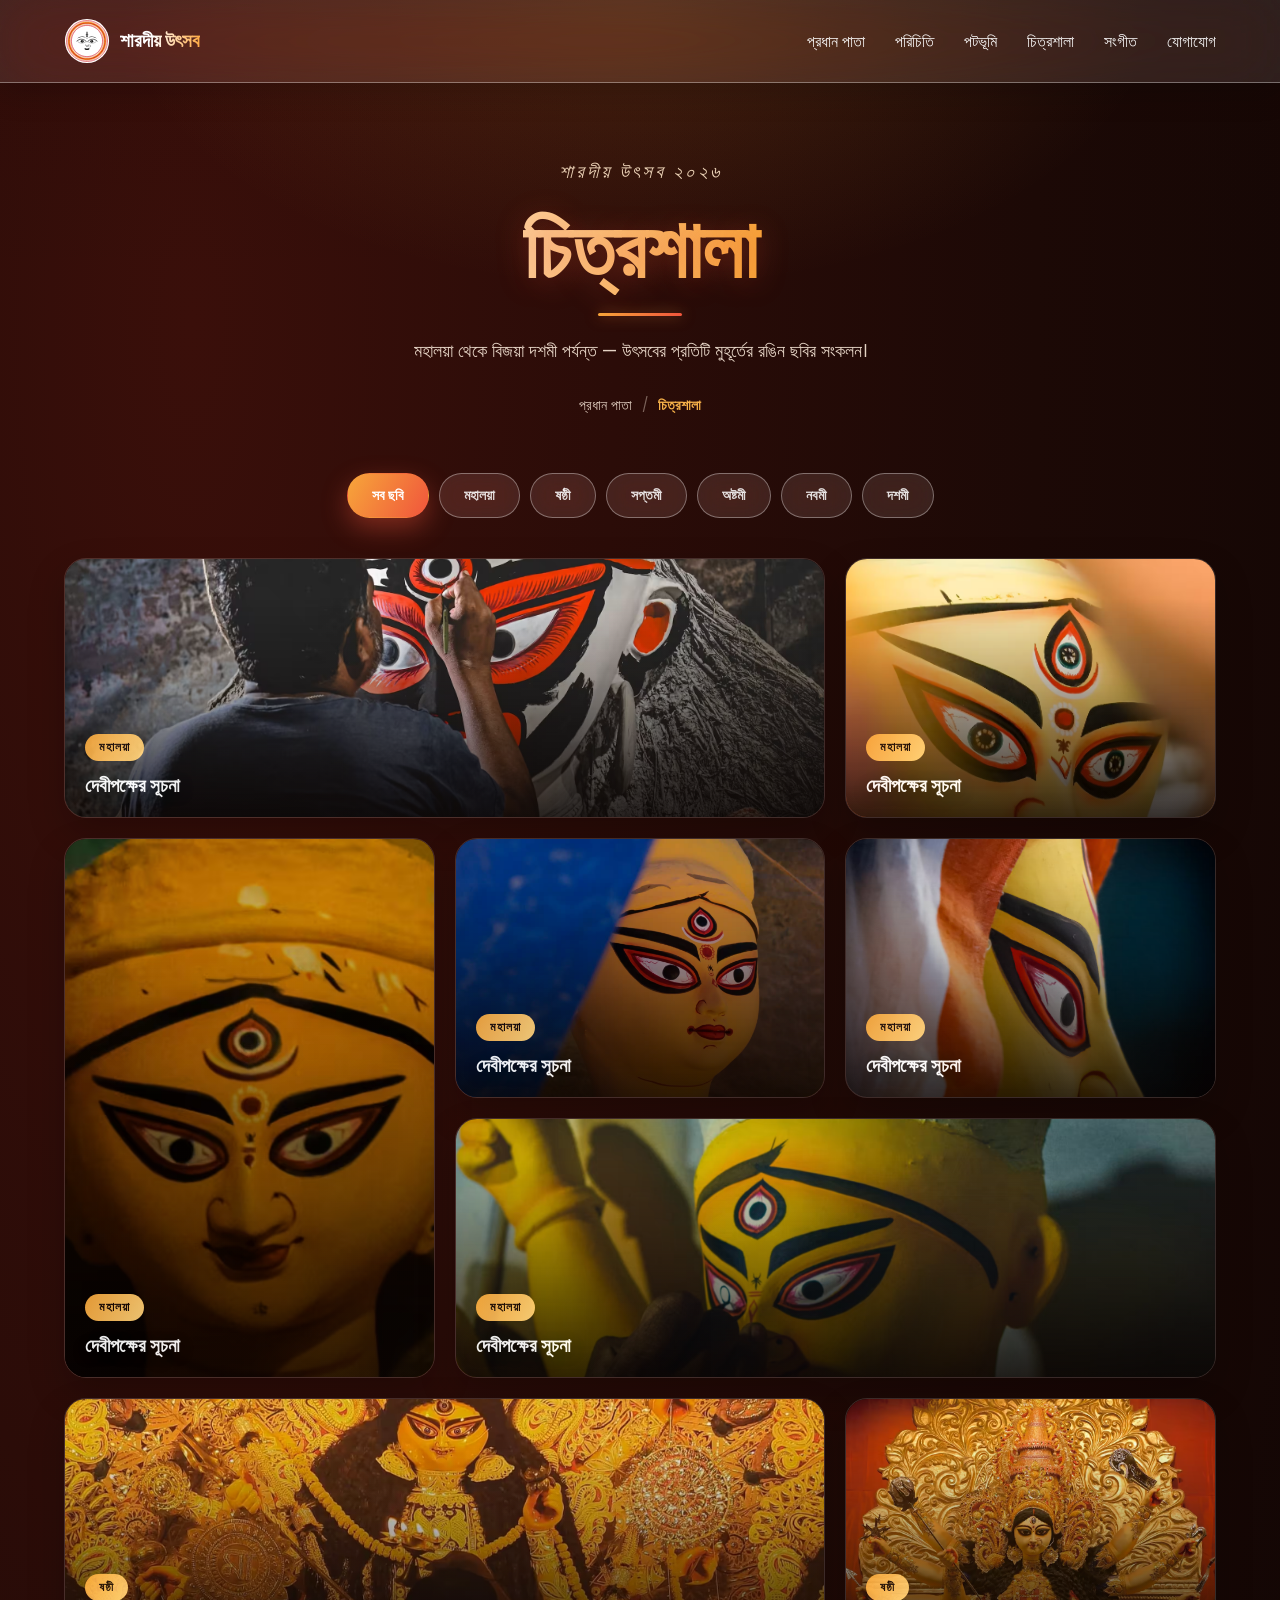
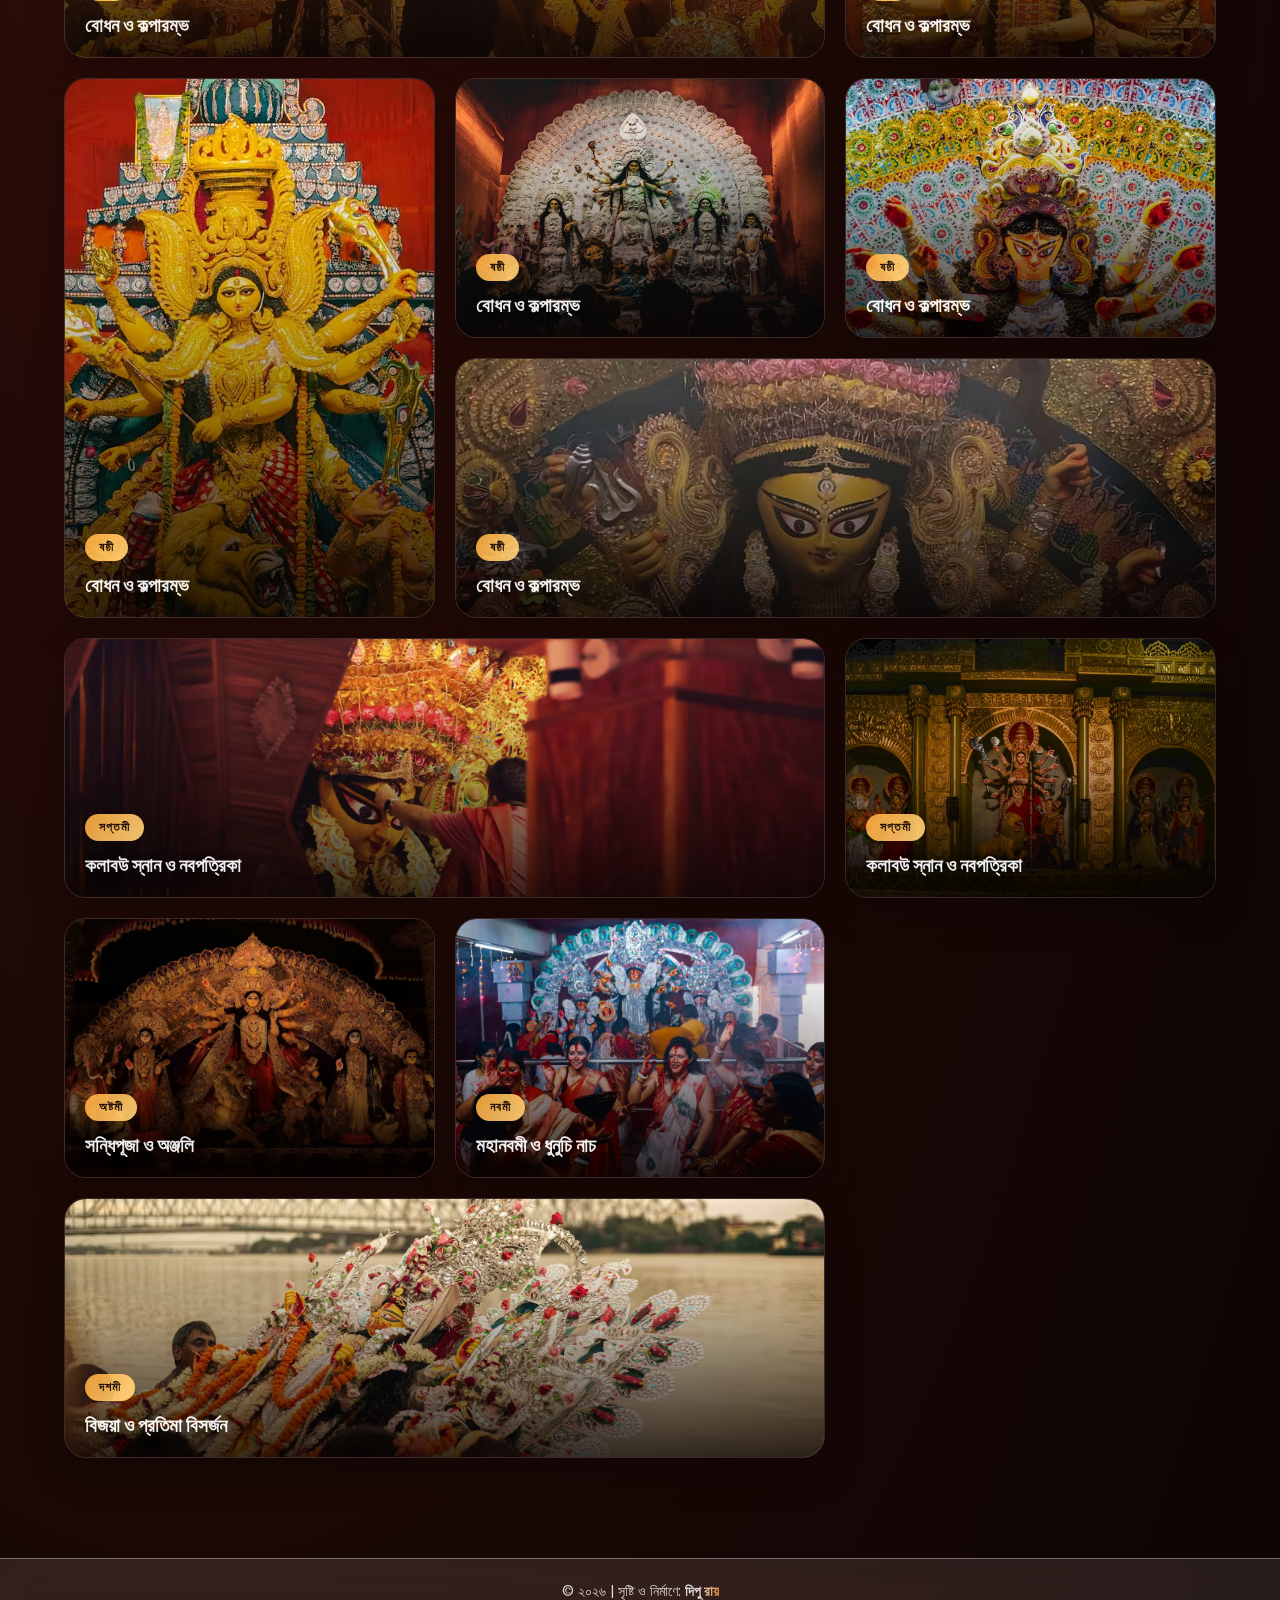
==== chitrashala.html @ 7f36923a "To add saptami photos" ====
<!DOCTYPE html>
<html lang="bn">

<head>
    <meta charset="UTF-8">
    <meta name="viewport" content="width=device-width, initial-scale=1.0">
    <title>চিত্রশালা - শারদীয় উৎসব | দুর্গাপূজা ওয়েব হাব</title>

    <!-- To add Favicon -->
    <link rel="icon" href="./assets/images/icons/icon.png" type="image/png">

    <!-- Google Fonts CDN -->
    <link rel="preconnect" href="https://fonts.googleapis.com">
    <link rel="preconnect" href="https://fonts.gstatic.com" crossorigin>
    <link
        href="https://fonts.googleapis.com/css2?family=Cormorant+Garamond:ital,wght@0,500;0,600;1,500&family=Playfair+Display:wght@700;800;900&family=Poppins:wght@300;400;500;600;700&display=swap"
        rel="stylesheet">

    <!-- Fontawesome CDN -->
    <link rel="stylesheet" href="https://cdnjs.cloudflare.com/ajax/libs/font-awesome/7.3.1/css/all.min.css">

    <!-- To link external CSS files -->
    <link rel="stylesheet" href="./css/chitrashala.css">
    <link rel="stylesheet" href="./css/style.css">
</head>

<body>
    <!-- Color Gradient -->
    <div class="site">
        <!-- Header -->
        <header>
            <div class="header-inner container">
                <a class="logo" href="pradhan-pata.html">
                    <!-- Logo Making with SVG -->
                    <svg xmlns="http://www.w3.org/2000/svg" viewBox="0 0 500 500" width="100%" height="100%">
                        <circle cx="250" cy="250" r="240" class="bg" />
                        <circle cx="250" cy="250" r="222" fill="none" stroke="#D2232A" stroke-width="6"
                            stroke-dasharray="1,7" stroke-linecap="round" />
                        <circle cx="250" cy="250" r="214" fill="none" stroke="#D2232A" stroke-width="2" />
                        <circle cx="250" cy="250" r="196" class="yellow-ring" />
                        <circle cx="250" cy="250" r="209" fill="none" stroke="#D2232A" stroke-width="2" />
                        <circle cx="250" cy="250" r="183" fill="none" stroke="#D2232A" stroke-width="2" />
                        <circle cx="250" cy="250" r="196" fill="none" stroke="#D2232A" stroke-width="12"
                            stroke-dasharray="2,11" stroke-linecap="round" />
                        <circle cx="250" cy="250" r="176" fill="none" stroke="#D2232A" stroke-width="3" />
                        <circle cx="250" cy="250" r="169" fill="none" stroke="#D2232A" stroke-width="5"
                            stroke-dasharray="1,6" stroke-linecap="round" />
                        <g id="durga-exact-face" transform="translate(0, 10)">
                            <path d="M250,135 C233,165 233,185 250,202 C267,185 267,165 250,135 Z" class="black-fill" />
                            <path d="M250,145 C240,165 240,178 250,192 C260,178 260,165 250,145 Z" fill="#FFFFFF" />
                            <circle cx="250" cy="170" r="8" class="black-fill" />
                            <circle cx="252" cy="168" r="2.5" fill="#FFFFFF" />
                            <circle cx="250" cy="214" r="5" class="black-fill" />
                            <path d="M142,216 C165,190 205,182 242,204 C205,192 165,198 142,216 Z" class="black-fill" />
                            <path d="M358,216 C335,190 295,182 258,204 C295,192 335,198 358,216 Z" class="black-fill" />
                            <g id="left-eye">
                                <path d="M145,242 C172,218 215,220 240,246 C210,270 172,268 145,242 Z" fill="#FFFFFF" />
                                <path d="M140,240 C170,212 215,214 243,245" fill="none" stroke="#1A1A1A"
                                    stroke-width="7" stroke-linecap="round" />
                                <path d="M145,242 C172,270 212,268 240,246" fill="none" stroke="#1A1A1A"
                                    stroke-width="3" />
                                <circle cx="198" cy="244" r="16" class="black-fill" />
                                <circle cx="203" cy="240" r="4.5" fill="#FFFFFF" />
                            </g>
                            <g id="right-eye">
                                <path d="M355,242 C328,218 285,220 260,246 C290,270 328,268 355,242 Z" fill="#FFFFFF" />
                                <path d="M360,240 C330,212 285,214 257,245" fill="none" stroke="#1A1A1A"
                                    stroke-width="7" stroke-linecap="round" />
                                <path d="M355,242 C328,270 288,268 260,246" fill="none" stroke="#1A1A1A"
                                    stroke-width="3" />
                                <circle cx="302" cy="244" r="16" class="black-fill" />
                                <circle cx="297" cy="240" r="4.5" fill="#FFFFFF" />
                            </g>
                            <path d="M236,282 C242,298 245,299 250,299 C255,299 258,298 264,282" class="stroke-main"
                                stroke-width="3.5" fill="none" />
                            <path d="M241,293 C244,297 247,298 250,298 C253,298 256,297 259,293" class="stroke-main"
                                stroke-width="2.5" fill="none" />
                            <circle cx="278" cy="295" r="12" fill="none" stroke="#1A1A1A" stroke-width="2.5" />
                            <circle cx="290" cy="295" r="2.5" class="black-fill" />
                            <path
                                d="M222,324 C232,317 244,320 250,325 C256,320 268,317 278,324 C268,337 232,337 222,324 Z"
                                class="black-fill" />
                            <path d="M222,324 C238,328 262,328 278,324 C268,344 232,344 222,324 Z" class="black-fill" />
                        </g>
                    </svg>
                    <span class="logo-text">
                        <strong>শারদীয় উৎসব</strong>
                    </span>
                </a>

                <!-- Navbar Buttons -->
                <nav class="main-nav">
                    <a href="pradhan-pata.html">প্রধান পাতা</a>
                    <a href="parichiti.html">পরিচিতি</a>
                    <a href="potbhumi.html">পটভূমি</a>
                    <a href="chitrashala.html">চিত্রশালা</a>
                    <a href="sangeet.html">সংগীত</a>
                    <a href="jogajog.html">যোগাযোগ</a>
                </nav>

                <!-- Hamburger or Menu -->
                <button class="hamburger" id="hamburgerBtn" aria-label="Toggle menu" aria-expanded="false">
                    <span></span>
                    <span></span>
                    <span></span>
                </button>
            </div>

            <!-- Nav Buttons for Mobile Menu -->
            <div class="mobile-menu" id="mobileMenu">
                <nav>
                    <a href="pradhan-pata.html" style="--i:0">প্রধান পাতা</a>
                    <a href="parichiti.html" style="--i:1">পরিচিতি</a>
                    <a href="potbhumi.html" style="--i:2">পটভূমি</a>
                    <a href="chitrashala.html" style="--i:3">চিত্রশালা</a>
                    <a href="sangeet.html" style="--i:4">সংগীত</a>
                    <a href="jogajog.html" style="--i:5">যোগাযোগ</a>
                </nav>
            </div>
        </header>

        <!-- Main -->
        <main>
            <!-- Page Banner -->
            <section class="page-banner">
                <div class="container page-banner-inner">
                    <span class="page-kicker">শারদীয় উৎসব ২০২৬</span>
                    <h1 class="page-title">চিত্রশালা</h1>
                    <div class="page-divider"></div>
                    <p class="page-lead">
                        মহালয়া থেকে বিজয়া দশমী পর্যন্ত — উৎসবের প্রতিটি মুহূর্তের রঙিন ছবির সংকলন।
                    </p>
                    <nav class="breadcrumb" aria-label="breadcrumb">
                        <a href="pradhan-pata.html">প্রধান পাতা</a>
                        <span class="crumb-sep">/</span>
                        <span class="crumb-current">চিত্রশালা</span>
                    </nav>
                </div>
            </section>

            <!-- Filter Tabs -->
            <section class="filter-section">
                <div class="container">
                    <div class="filter-tabs" id="filterTabs">
                        <button class="filter-tab active" data-filter="all">সব ছবি</button>
                        <button class="filter-tab" data-filter="mahalaya">মহালয়া</button>
                        <button class="filter-tab" data-filter="sasthi">ষষ্ঠী</button>
                        <button class="filter-tab" data-filter="saptami">সপ্তমী</button>
                        <button class="filter-tab" data-filter="ashtami">অষ্টমী</button>
                        <button class="filter-tab" data-filter="nabami">নবমী</button>
                        <button class="filter-tab" data-filter="dashami">দশমী</button>
                    </div>
                </div>
            </section>

            <!-- Gallery Grid -->
            <section class="gallery-section">
                <div class="container">
                    <div class="gallery-grid" id="galleryGrid">
                        <div class="gallery-item wide" data-filter="mahalaya" data-title="মহালয়া — দেবীপক্ষের সূচনা"
                            data-tag="মহালয়া">
                            <img src="./assets/images/backgrounds/bg-1.avif" alt="মহালয়া">
                            <span class="gallery-zoom-icon"><i class="fa-solid fa-expand"></i></span>
                            <div class="gallery-overlay">
                                <span class="gallery-tag">মহালয়া</span>
                                <h3>দেবীপক্ষের সূচনা</h3>
                            </div>
                        </div>

                        <div class="gallery-item" data-filter="mahalaya" data-title="মহালয়া — দেবীপক্ষের সূচনা"
                            data-tag="মহালয়া">
                            <img src="./assets/images/chitrashala/mahalaya/image-1.avif" alt="মহালয়া" loading="lazy">
                            <span class="gallery-zoom-icon"><i class="fa-solid fa-expand"></i></span>
                            <div class="gallery-overlay">
                                <span class="gallery-tag">মহালয়া</span>
                                <h3>দেবীপক্ষের সূচনা</h3>
                            </div>
                        </div>

                        <div class="gallery-item tall" data-filter="mahalaya" data-title="মহালয়া — দেবীপক্ষের সূচনা"
                            data-tag="মহালয়া">
                            <img src="./assets/images/chitrashala/mahalaya/image-2.avif" alt="মহালয়া" loading="lazy">
                            <span class="gallery-zoom-icon"><i class="fa-solid fa-expand"></i></span>
                            <div class="gallery-overlay">
                                <span class="gallery-tag">মহালয়া</span>
                                <h3>দেবীপক্ষের সূচনা</h3>
                            </div>
                        </div>

                        <div class="gallery-item" data-filter="mahalaya" data-title="মহালয়া — দেবীপক্ষের সূচনা"
                            data-tag="মহালয়া">
                            <img src="./assets/images/chitrashala/mahalaya/image-3.avif" alt="মহালয়া" loading="lazy">
                            <span class="gallery-zoom-icon"><i class="fa-solid fa-expand"></i></span>
                            <div class="gallery-overlay">
                                <span class="gallery-tag">মহালয়া</span>
                                <h3>দেবীপক্ষের সূচনা</h3>
                            </div>
                        </div>

                        <div class="gallery-item" data-filter="mahalaya" data-title="মহালয়া — দেবীপক্ষের সূচনা"
                            data-tag="মহালয়া">
                            <img src="./assets/images/chitrashala/mahalaya/image-4.avif" alt="মহালয়া" loading="lazy">
                            <span class="gallery-zoom-icon"><i class="fa-solid fa-expand"></i></span>
                            <div class="gallery-overlay">
                                <span class="gallery-tag">মহালয়া</span>
                                <h3>দেবীপক্ষের সূচনা</h3>
                            </div>
                        </div>

                        <div class="gallery-item wide" data-filter="mahalaya" data-title="মহালয়া — দেবীপক্ষের সূচনা"
                            data-tag="মহালয়া">
                            <img src="./assets/images/chitrashala/mahalaya/image-5.avif" alt="মহালয়া" loading="lazy">
                            <span class="gallery-zoom-icon"><i class="fa-solid fa-expand"></i></span>
                            <div class="gallery-overlay">
                                <span class="gallery-tag">মহালয়া</span>
                                <h3>দেবীপক্ষের সূচনা</h3>
                            </div>
                        </div>

                        <div class="gallery-item wide" data-filter="sasthi" data-title="ষষ্ঠী — বোধন ও কল্পারম্ভ"
                            data-tag="ষষ্ঠী">
                            <img src="./assets/images/backgrounds/bg-2.avif" alt="ষষ্ঠী" loading="lazy">
                            <span class="gallery-zoom-icon"><i class="fa-solid fa-expand"></i></span>
                            <div class="gallery-overlay">
                                <span class="gallery-tag">ষষ্ঠী</span>
                                <h3>বোধন ও কল্পারম্ভ</h3>
                            </div>
                        </div>

                        <div class="gallery-item" data-filter="sasthi" data-title="ষষ্ঠী — বোধন ও কল্পারম্ভ"
                            data-tag="ষষ্ঠী">
                            <img src="./assets/images/chitrashala/sosthi/image-1.avif" alt="ষষ্ঠী" loading="lazy">
                            <span class="gallery-zoom-icon"><i class="fa-solid fa-expand"></i></span>
                            <div class="gallery-overlay">
                                <span class="gallery-tag">ষষ্ঠী</span>
                                <h3>বোধন ও কল্পারম্ভ</h3>
                            </div>
                        </div>

                        <div class="gallery-item tall" data-filter="sasthi" data-title="ষষ্ঠী — বোধন ও কল্পারম্ভ"
                            data-tag="ষষ্ঠী">
                            <img src="./assets/images/chitrashala/sosthi/image-2.avif" alt="ষষ্ঠী" loading="lazy">
                            <span class="gallery-zoom-icon"><i class="fa-solid fa-expand"></i></span>
                            <div class="gallery-overlay">
                                <span class="gallery-tag">ষষ্ঠী</span>
                                <h3>বোধন ও কল্পারম্ভ</h3>
                            </div>
                        </div>

                        <div class="gallery-item" data-filter="sasthi" data-title="ষষ্ঠী — বোধন ও কল্পারম্ভ"
                            data-tag="ষষ্ঠী">
                            <img src="./assets/images/chitrashala/sosthi/image-3.avif" alt="ষষ্ঠী" loading="lazy">
                            <span class="gallery-zoom-icon"><i class="fa-solid fa-expand"></i></span>
                            <div class="gallery-overlay">
                                <span class="gallery-tag">ষষ্ঠী</span>
                                <h3>বোধন ও কল্পারম্ভ</h3>
                            </div>
                        </div>

                        <div class="gallery-item" data-filter="sasthi" data-title="ষষ্ঠী — বোধন ও কল্পারম্ভ"
                            data-tag="ষষ্ঠী">
                            <img src="./assets/images/chitrashala/sosthi/image-4.avif" alt="ষষ্ঠী" loading="lazy">
                            <span class="gallery-zoom-icon"><i class="fa-solid fa-expand"></i></span>
                            <div class="gallery-overlay">
                                <span class="gallery-tag">ষষ্ঠী</span>
                                <h3>বোধন ও কল্পারম্ভ</h3>
                            </div>
                        </div>

                        <div class="gallery-item wide" data-filter="sasthi" data-title="ষষ্ঠী — বোধন ও কল্পারম্ভ"
                            data-tag="ষষ্ঠী">
                            <img src="./assets/images/chitrashala/sosthi/image-5.avif" alt="ষষ্ঠী" loading="lazy">
                            <span class="gallery-zoom-icon"><i class="fa-solid fa-expand"></i></span>
                            <div class="gallery-overlay">
                                <span class="gallery-tag">ষষ্ঠী</span>
                                <h3>বোধন ও কল্পারম্ভ</h3>
                            </div>
                        </div>

                        <div class="gallery-item wide" data-filter="saptami"
                            data-title="সপ্তমী — কলাবউ স্নান ও নবপত্রিকা" data-tag="সপ্তমী">
                            <img src="./assets/images/backgrounds/bg-3.avif" alt="সপ্তমী" loading="lazy">
                            <span class="gallery-zoom-icon"><i class="fa-solid fa-expand"></i></span>
                            <div class="gallery-overlay">
                                <span class="gallery-tag">সপ্তমী</span>
                                <h3>কলাবউ স্নান ও নবপত্রিকা</h3>
                            </div>
                        </div>

                        <div class="gallery-item" data-filter="saptami"
                            data-title="সপ্তমী — কলাবউ স্নান ও নবপত্রিকা" data-tag="সপ্তমী">
                            <img src="./assets/images/chitrashala/saptami/image-1.avif" alt="সপ্তমী" loading="lazy">
                            <span class="gallery-zoom-icon"><i class="fa-solid fa-expand"></i></span>
                            <div class="gallery-overlay">
                                <span class="gallery-tag">সপ্তমী</span>
                                <h3>কলাবউ স্নান ও নবপত্রিকা</h3>
                            </div>
                        </div>

                        <div class="gallery-item" data-filter="ashtami" data-title="অষ্টমী — সন্ধিপূজা ও অঞ্জলি"
                            data-tag="অষ্টমী">
                            <img src="./assets/images/backgrounds/bg-4.avif" alt="অষ্টমী" loading="lazy">
                            <span class="gallery-zoom-icon"><i class="fa-solid fa-expand"></i></span>
                            <div class="gallery-overlay">
                                <span class="gallery-tag">অষ্টমী</span>
                                <h3>সন্ধিপূজা ও অঞ্জলি</h3>
                            </div>
                        </div>

                        <div class="gallery-item" data-filter="nabami" data-title="নবমী — মহানবমী ও ধুনুচি নাচ"
                            data-tag="নবমী">
                            <img src="./assets/images/backgrounds/bg-5.avif" alt="নবমী" loading="lazy">
                            <span class="gallery-zoom-icon"><i class="fa-solid fa-expand"></i></span>
                            <div class="gallery-overlay">
                                <span class="gallery-tag">নবমী</span>
                                <h3>মহানবমী ও ধুনুচি নাচ</h3>
                            </div>
                        </div>

                        <div class="gallery-item wide" data-filter="dashami"
                            data-title="দশমী — বিজয়া ও প্রতিমা বিসর্জন" data-tag="দশমী">
                            <img src="./assets/images/backgrounds/bg-6.avif" alt="দশমী" loading="lazy">
                            <span class="gallery-zoom-icon"><i class="fa-solid fa-expand"></i></span>
                            <div class="gallery-overlay">
                                <span class="gallery-tag">দশমী</span>
                                <h3>বিজয়া ও প্রতিমা বিসর্জন</h3>
                            </div>
                        </div>
                    </div>
                </div>
            </section>

            <!-- Lightbox -->
            <div class="lightbox" id="lightbox">
                <div class="lightbox-inner">
                    <button class="lightbox-close" id="lightboxClose" aria-label="Close">
                        <i class="fa-solid fa-xmark"></i>
                    </button>
                    <button class="lightbox-prev" id="lightboxPrev" aria-label="Previous image">
                        <i class="fa-solid fa-chevron-left"></i>
                    </button>
                    <img src="" alt="" id="lightboxImg" loading="lazy">
                    <button class="lightbox-next" id="lightboxNext" aria-label="Next image">
                        <i class="fa-solid fa-chevron-right"></i>
                    </button>
                    <div class="lightbox-caption">
                        <span class="gallery-tag" id="lightboxTag"></span>
                        <h3 id="lightboxTitle"></h3>
                    </div>
                </div>
            </div>
        </main>

        <!-- Scroll to Top Button -->
        <button class="scroll-top-btn" id="scrollTopBtn">
            <i class="fa-solid fa-angle-up"></i>
        </button>

        <!-- Footer -->
        <footer>
            <div class="container footer-inner">
                <span>&copy; ২০২৬ | সৃষ্টি ও নির্মাণে: <a href="https://dipu-ray.github.io/">দিপু রায়</a></span>
            </div>
        </footer>
    </div>

    <!-- To link external JS file -->
    <script type="module" src="./js/chitrashala.js"></script>
    <script type="module" src="./js/main.js"></script>
</body>

</html>
---- css/chitrashala.css ----
/* Page banner */
.page-banner {
    position: relative;
    z-index: 3;
    padding-top: calc(var(--header-h) + 76px);
    padding-bottom: 56px;
    text-align: center;
    overflow: hidden;
}

/* Soft glow behind the banner text */
.page-banner::before {
    content: "";
    position: absolute;
    inset: 0;
    z-index: -1;
    background:
        radial-gradient(60% 90% at 50% 0%, rgba(245, 166, 58, .14) 0%, transparent 68%),
        linear-gradient(180deg, rgba(28, 9, 6, .1), transparent 60%);
}

.page-banner-inner {
    max-width: 780px;
    margin: 0 auto;
    animation: heroFadeUp 1s cubic-bezier(.2, .8, .25, 1) both;
}

/* Entrance animation for the banner content */
@keyframes heroFadeUp {
    from {
        opacity: 0;
        transform: translateY(45px) scale(.97);
    }

    to {
        opacity: 1;
        transform: translateY(0) scale(1);
    }
}

.page-kicker {
    display: inline-flex;
    align-items: center;
    gap: 12px;
    font-family: 'Cormorant Garamond', 'Poppins', serif;
    font-size: clamp(15px, 1.8vw, 19px);
    font-style: italic;
    letter-spacing: 3px;
    color: #ffe6c9;
    opacity: .9;
}

/* Gradient text title */
.page-title {
    margin-top: 10px;
    font-family: 'Playfair Display', 'Poppins', serif;
    font-weight: 900;
    font-size: clamp(46px, 7vw, 80px);
    line-height: 1.25;
    background: linear-gradient(100deg, #fff 0%, #ffe6c9 30%, var(--orange-2) 60%, var(--red-1) 100%);
    -webkit-background-clip: text;
    background-clip: text;
    -webkit-text-fill-color: transparent;
    color: #fff;
    text-shadow: 0 6px 30px rgba(240, 85, 60, .3);
}

.page-divider {
    width: 84px;
    height: 3px;
    margin: 18px auto 20px;
    border-radius: 3px;
    background: linear-gradient(90deg, var(--orange-2), var(--red-1));
    box-shadow: 0 0 14px rgba(245, 136, 59, .55);
}

.page-lead {
    max-width: 620px;
    margin: 0 auto;
    color: rgba(255, 239, 223, .88);
    font-size: clamp(14.5px, 1.6vw, 17.5px);
    line-height: 1.8;
}

/* Breadcrumb navigation */
.breadcrumb {
    margin-top: 28px;
    display: inline-flex;
    align-items: center;
    gap: 10px;
    font-size: 13.5px;
    color: rgba(255, 239, 223, .7);
}

.breadcrumb a {
    color: rgba(255, 239, 223, .85);
    text-decoration: none;
    transition: color .25s ease;
}

.breadcrumb a:hover {
    color: #ffd27a;
}

.crumb-sep {
    opacity: .55;
}

.crumb-current {
    color: #f7b24a;
    font-weight: 600;
}

/* Filter Tabs */
.filter-section {
    position: relative;
    z-index: 3;
    padding-bottom: 30px;
}

.filter-tabs {
    display: flex;
    flex-wrap: wrap;
    justify-content: center;
    gap: 10px;
}

.filter-tab {
    padding: 11px 24px;
    border-radius: 999px;
    border: 1px solid var(--glass-border);
    background: var(--glass-fill);
    backdrop-filter: blur(14px) saturate(1.5);
    -webkit-backdrop-filter: blur(14px) saturate(1.5);
    color: rgba(255, 255, 255, .85);
    font-family: 'Poppins', sans-serif;
    font-size: 14px;
    font-weight: 600;
    cursor: pointer;
    transition: background .3s ease, color .3s ease, transform .25s ease, box-shadow .3s ease;
}

.filter-tab:hover {
    color: #fff;
    transform: translateY(-2px);
}

.filter-tab.active {
    color: #fff;
    background: linear-gradient(120deg, var(--orange-2), var(--red-1));
    border-color: transparent;
    box-shadow: 0 10px 26px rgba(240, 85, 60, .4);
}

/* Gallery Grid */
.gallery-section {
    position: relative;
    z-index: 3;
    padding: 10px 0 100px;
}

.gallery-grid {
    display: grid;
    grid-template-columns: repeat(3, minmax(0, 1fr));
    grid-auto-rows: 260px;
    gap: 20px;
}

.gallery-item {
    position: relative;
    border-radius: 22px;
    overflow: hidden;
    cursor: pointer;
    border: 1px solid rgba(255, 255, 255, .14);
    box-shadow: 0 16px 36px rgba(0, 0, 0, .22);
    transition: transform .5s cubic-bezier(.2, .8, .25, 1), box-shadow .5s ease, opacity .35s ease;
    animation: cardFadeUp .7s cubic-bezier(.2, .8, .25, 1) both;
}

.gallery-item.hide {
    display: none;
}

/* Staggered entrance so cards fade up */
.gallery-item:nth-child(1) {
    animation-delay: .05s;
}

.gallery-item:nth-child(2) {
    animation-delay: .13s;
}

.gallery-item:nth-child(3) {
    animation-delay: .21s;
}

.gallery-item:nth-child(4) {
    animation-delay: .29s;
}

.gallery-item:nth-child(5) {
    animation-delay: .37s;
}

.gallery-item:nth-child(6) {
    animation-delay: .45s;
}

@keyframes cardFadeUp {
    from {
        opacity: 0;
        transform: translateY(30px);
    }

    to {
        opacity: 1;
        transform: translateY(0);
    }
}

/* Layout variants for a varied */
.gallery-item.tall {
    grid-row: span 2;
}

.gallery-item.wide {
    grid-column: span 2;
}

.gallery-item img {
    position: absolute;
    inset: 0;
    width: 100%;
    height: 100%;
    object-fit: cover;
    transition: transform .7s cubic-bezier(.2, .8, .25, 1), filter .5s ease;
}

.gallery-item:hover img {
    transform: scale(1.09);
}

.gallery-item:hover {
    transform: translateY(-6px);
    box-shadow: 0 26px 54px rgba(240, 85, 60, .28);
}

/* Dark gradient at the bottom of each card */
.gallery-overlay {
    position: absolute;
    inset: 0;
    display: flex;
    flex-direction: column;
    justify-content: flex-end;
    padding: 20px;
    background: linear-gradient(0deg, rgba(8, 3, 2, .88) 0%, rgba(8, 3, 2, .25) 55%, transparent 85%);
    opacity: .92;
    transition: opacity .4s ease;
}

.gallery-item:hover .gallery-overlay {
    opacity: 1;
}

.gallery-tag {
    display: inline-flex;
    align-self: flex-start;
    margin-bottom: 10px;
    padding: 5px 14px;
    border-radius: 999px;
    font-size: 11.5px;
    font-weight: 600;
    letter-spacing: 1px;
    color: #1a0a06;
    background: linear-gradient(120deg, var(--orange-2), #ffd27a);
}

.gallery-item h3 {
    font-family: 'Playfair Display', 'Poppins', serif;
    font-size: 19px;
    font-weight: 700;
    color: #fff;
    text-shadow: 0 4px 14px rgba(0, 0, 0, .4);
}

.gallery-zoom-icon {
    position: absolute;
    top: 16px;
    right: 16px;
    width: 38px;
    height: 38px;
    border-radius: 50%;
    display: flex;
    align-items: center;
    justify-content: center;
    font-size: 14px;
    color: #fff;
    background: rgba(0, 0, 0, .35);
    border: 1px solid rgba(255, 255, 255, .3);
    backdrop-filter: blur(8px);
    opacity: 0;
    transform: scale(.7);
    transition: opacity .35s ease, transform .35s cubic-bezier(.2, .8, .25, 1);
}

.gallery-item:hover .gallery-zoom-icon {
    opacity: 1;
    transform: scale(1);
}

/* Lightbox (fullscreen image viewer) */
.lightbox {
    position: fixed;
    inset: 0;
    z-index: 2000;
    display: flex;
    align-items: center;
    justify-content: center;
    padding: 40px;
    background: rgba(56, 14, 10, 0.4);
    backdrop-filter: blur(18px);
    -webkit-backdrop-filter: blur(18px);
    opacity: 0;
    visibility: hidden;
    transition: opacity .35s ease, visibility .35s ease;
}

.lightbox.open {
    opacity: 1;
    visibility: visible;
}

.lightbox-inner {
    position: relative;
    max-width: 900px;
    width: 100%;
    text-align: center;
    transform: scale(.92);
    transition: transform .4s cubic-bezier(.2, .8, .25, 1);
}

.lightbox.open .lightbox-inner {
    transform: scale(1);
}

.lightbox-inner img {
    width: 100%;
    max-height: 70vh;
    object-fit: cover;
    border-radius: 18px;
    box-shadow: 0 30px 70px rgba(0, 0, 0, .5);
}

.lightbox-caption {
    margin-top: 20px;
}

.lightbox-caption .gallery-tag {
    margin-bottom: 10px;
}

.lightbox-caption h3 {
    font-family: 'Playfair Display', 'Poppins', serif;
    font-size: 24px;
    font-weight: 700;
    color: #fff;
}

/* Close / prev / next controls */
.lightbox-close,
.lightbox-prev,
.lightbox-next {
    position: absolute;
    display: flex;
    align-items: center;
    justify-content: center;
    border-radius: 50%;
    border: 1px solid var(--glass-border);
    background: var(--glass-fill);
    backdrop-filter: blur(12px) saturate(1.5);
    -webkit-backdrop-filter: blur(12px) saturate(1.5);
    color: #fff;
    cursor: pointer;
    transition: background .25s ease, transform .25s ease;
}

.lightbox-close:hover,
.lightbox-prev:hover,
.lightbox-next:hover {
    background: rgba(255, 255, 255, .22);
}

.lightbox-close {
    top: -54px;
    right: 0;
    width: 40px;
    height: 40px;
    font-size: 16px;
}

.lightbox-prev,
.lightbox-next {
    top: 45%;
    transform: translateY(-50%);
    width: 46px;
    height: 46px;
    font-size: 16px;
}

.lightbox-prev:hover,
.lightbox-next:hover {
    transform: translateY(-50%) scale(1.08);
}

.lightbox-prev {
    left: -20px;
}

.lightbox-next {
    right: -20px;
}

/* Standard Responsive Design */
@media (max-width: 980px) {
    nav.main-nav {
        display: none;
    }

    .hamburger {
        display: flex;
    }

    .gallery-grid {
        grid-template-columns: repeat(2, minmax(0, 1fr));
        grid-auto-rows: 220px;
    }

    .gallery-item.wide {
        grid-column: span 2;
    }
}

@media (max-width: 760px) {
    .header-inner {
        padding-top: 14px;
        padding-bottom: 14px;
    }
}

@media (max-width: 640px) {
    .page-banner {
        padding-top: calc(var(--header-h) + 50px);
        padding-bottom: 42px;
    }

    .scroll-top-btn {
        bottom: 10px;
        right: 20px;
    }

    .footer-inner {
        flex-direction: column;
        text-align: center;
    }

    .gallery-grid {
        grid-template-columns: 1fr;
        grid-auto-rows: 220px;
    }

    .gallery-item.tall,
    .gallery-item.wide {
        grid-row: span 1;
        grid-column: span 1;
    }

    .filter-tab {
        padding: 9px 18px;
        font-size: 13px;
    }

    .lightbox {
        padding: 20px;
    }

    .lightbox-prev {
        left: 4px;
        top: 38%;
    }

    .lightbox-next {
        right: 4px;
        top: 38%;
    }

    .lightbox-close {
        top: -46px;
        right: 4px;
    }
}

/* Respect the user's OS-level reduced-motion preference */
@media (prefers-reduced-motion: reduce) {

    .blob,
    header,
    .hamburger span,
    .mobile-menu,
    .mobile-menu nav a,
    .scroll-top-btn.show,
    footer,
    .yellow-ring,
    .logo svg,
    .page-banner-inner,
    .gallery-item,
    .gallery-item img,
    .lightbox,
    .lightbox-inner {
        animation: none !important;
        transition: none !important;
    }
}
---- css/style.css ----
/* Global Variables & Color Palette */
:root {
    --red-1: #f0553c;
    --red-2: #f2593f;
    --orange-1: #f5883b;
    --orange-2: #f7a63a;
    --white: #ffffff;
    --dark: #2a1610;
    --base-1: #3a0f0a;
    --base-2: #1c0906;
    --glass-fill: rgba(255, 255, 255, 0.10);
    --glass-fill-strong: rgba(255, 255, 255, 0.16);
    --glass-border: rgba(255, 255, 255, 0.35);
    --header-h: 84px;
}

* {
    box-sizing: border-box;
    margin: 0;
    padding: 0;
}

html {
    scroll-behavior: smooth;
}

body {
    font-family: 'Poppins', 'Segoe UI', Arial, sans-serif;
    background: #111;
    color: var(--white);
}

button {
    font: inherit;
}

.site {
    position: relative;
    min-height: 100vh;
    overflow: hidden;
    background: radial-gradient(120% 140% at 15% 10%, var(--base-1) 0%, var(--base-2) 55%, #0b0403 100%);
}

/* Liquid Glass Backdrop */
.liquid-bg {
    position: absolute;
    inset: 0;
    z-index: 0;
    overflow: hidden;
    filter: blur(60px) saturate(1.3);
}

.blob {
    position: absolute;
    border-radius: 50%;
    opacity: .85;
    mix-blend-mode: screen;
    will-change: transform;
}

.blob-a {
    width: 56vw;
    height: 56vw;
    top: -18%;
    left: -10%;
    background: radial-gradient(circle at 35% 35%, var(--red-1), var(--red-2) 55%, transparent 75%);
    animation: driftA 22s ease-in-out infinite;
}

@keyframes driftA {

    0%,
    100% {
        transform: translate(0, 0) scale(1);
    }

    50% {
        transform: translate(6%, 8%) scale(1.08);
    }
}

.blob-b {
    width: 46vw;
    height: 46vw;
    top: 8%;
    right: -14%;
    background: radial-gradient(circle at 40% 40%, var(--orange-2), var(--orange-1) 55%, transparent 75%);
    animation: driftB 26s ease-in-out infinite;
}

@keyframes driftB {

    0%,
    100% {
        transform: translate(0, 0) scale(1);
    }

    50% {
        transform: translate(-8%, 6%) scale(1.05);
    }
}

.blob-c {
    width: 38vw;
    height: 38vw;
    bottom: -16%;
    left: 22%;
    background: radial-gradient(circle at 45% 45%, #ffcf6b, var(--orange-1) 60%, transparent 78%);
    animation: driftC 30s ease-in-out infinite;
}

@keyframes driftC {

    0%,
    100% {
        transform: translate(0, 0) scale(1);
    }

    50% {
        transform: translate(5%, -6%) scale(1.1);
    }
}

.glass-sheen {
    position: absolute;
    inset: 0;
    z-index: 1;
    pointer-events: none;
    background: linear-gradient(160deg, rgba(255, 255, 255, .14) 0%, rgba(255, 255, 255, 0) 30%, rgba(255, 255, 255, 0) 70%, rgba(255, 255, 255, .06) 100%);
}

.container {
    max-width: 1200px;
    width: 100%;
    margin: 0 auto;
    padding: 0 24px;
}

/* Header */
header {
    position: fixed;
    top: 0;
    left: 0;
    right: 0;
    width: 100%;
    z-index: 100;
    background: var(--glass-fill);
    backdrop-filter: blur(30px) saturate(1.5);
    -webkit-backdrop-filter: blur(30px) saturate(1.5);
    border-bottom: 1px solid var(--glass-border);
    box-shadow: 0 8px 32px rgba(0, 0, 0, .18);
}

.header-inner {
    display: flex;
    align-items: center;
    justify-content: space-between;
    padding-top: 18px;
    padding-bottom: 18px;
}

.logo {
    display: flex;
    align-items: center;
    gap: 10px;
    text-decoration: none;
    color: var(--white);
}

.logo svg {
    width: 46px;
    height: 46px;
}

.bg {
    fill: #FFFFFF;
}

.red-line {
    fill: none;
    stroke: #D2232A;
    stroke-width: 4;
}

.yellow-ring {
    fill: none;
    stroke: #FBC02D;
    stroke-width: 25;
}

.black-fill {
    fill: #1A1A1A;
}

.stroke-main {
    fill: none;
    stroke: #1A1A1A;
    stroke-width: 4;
    stroke-linecap: round;
    stroke-linejoin: round;
}

.logo-text {
    display: flex;
    flex-direction: column;
    line-height: 1;
}

.logo-text strong {
    text-decoration: none;
    font-weight: bold;
    font-size: 19px;
    line-height: 30px;
    background: linear-gradient(to right, #ffffff 20%, #ffaa44 50%, #ff5500 80%);
    background-size: 200% auto;
    -webkit-background-clip: text;
    background-clip: text;
    -webkit-text-fill-color: transparent;
    color: #fff;
    animation: internalGlow 4s linear infinite;
}

/* Navbar Buttons */
nav.main-nav {
    display: flex;
    align-items: center;
    gap: 30px;
    margin-left: auto;
}

nav.main-nav a {
    color: var(--white);
    text-decoration: none;
    font-size: 15.5px;
    font-weight: 500;
    display: flex;
    align-items: center;
    gap: 4px;
    opacity: .95;
    /* transition: opacity .2s ease; */
    transition:
        color 0.35s ease,
        transform 0.35s cubic-bezier(0.22, 1, 0.36, 1),
        text-shadow 0.35s ease;
}

nav.main-nav a::before {
    content: "";
    position: absolute;
    left: -120%;
    bottom: -3px;
    width: 100%;
    height: 2px;
    background: linear-gradient(90deg,
            transparent,
            #ffd27a,
            #ff9d3d,
            #ffd27a,
            transparent);
    transition: left 0.55s cubic-bezier(0.22, 1, 0.36, 1);
    box-shadow:
        0 0 6px rgba(255, 177, 73, 0.8),
        0 0 14px rgba(255, 145, 45, 0.45);
}

nav.main-nav a::after {
    content: "";
    position: absolute;
    left: 50%;
    bottom: -4px;
    width: 5px;
    height: 5px;
    border-radius: 50%;
    background: #ffd27a;
    transform: translateX(-50%) scale(0);
    box-shadow:
        0 0 6px #ffd27a,
        0 0 12px rgba(255, 166, 70, 0.8);
    transition:
        transform 0.35s cubic-bezier(0.22, 1, 0.36, 1),
        opacity 0.35s ease;
    opacity: 0;
}

nav.main-nav a:hover {
    color: #ffd27a;
    transform: translateY(-2px);
    text-shadow:
        0 0 8px rgba(255, 190, 100, 0.35),
        0 0 18px rgba(255, 140, 40, 0.18);
}

nav.main-nav a:hover::before {
    left: 0;
}

nav.main-nav a:hover::after {
    transform: translateX(-50%) scale(1);
    opacity: 1;
}

.hamburger {
    display: none;
    flex-direction: column;
    justify-content: center;
    align-items: center;
    gap: 6px;
    width: 42px;
    height: 42px;
    border-radius: 50%;
    border: 1px solid var(--glass-border);
    background: var(--glass-fill);
    backdrop-filter: blur(14px) saturate(1.6);
    -webkit-backdrop-filter: blur(14px) saturate(1.6);
    cursor: pointer;
    z-index: 30;
    box-shadow: inset 0 1px 0 rgba(255, 255, 255, .35), 0 4px 12px rgba(0, 0, 0, .15);
}

.hamburger span {
    display: block;
    width: 20px;
    height: 2px;
    background: var(--white);
    border-radius: 2px;
    transition: transform .32s cubic-bezier(.5, 0, .2, 1), opacity .2s ease;
}

.hamburger.active span:nth-child(1) {
    transform: translateY(8px) rotate(45deg);
}

.hamburger.active span:nth-child(2) {
    opacity: 0;
}

.hamburger.active span:nth-child(3) {
    transform: translateY(-8px) rotate(-45deg);
}

/* For Mobile Menu Buttons */
.mobile-menu {
    position: absolute;
    left: 0;
    right: 0;
    top: 100%;
    z-index: 19;
    max-height: 0;
    overflow: hidden;
    opacity: 0;
    background: rgba(20, 8, 6, 0.55);
    backdrop-filter: blur(36px) saturate(1.8);
    -webkit-backdrop-filter: blur(36px) saturate(1.8);
    border-bottom: 1px solid var(--glass-border);
    box-shadow: 0 20px 50px rgba(0, 0, 0, .35);
    transition: max-height .45s cubic-bezier(.5, 0, .2, 1), opacity .35s ease;
}

.mobile-menu.open {
    max-height: 480px;
    opacity: 1;
}

.mobile-menu nav {
    display: flex;
    flex-direction: column;
    padding: 10px 24px 26px;
    gap: 6px;
}

.mobile-menu nav a {
    color: var(--white);
    text-decoration: none;
    font-size: 17.5px;
    font-weight: 600;
    letter-spacing: .2px;
    padding: 15px 16px;
    border-radius: 12px;
    background: rgba(255, 255, 255, 0.07);
    border: 1px solid rgba(255, 255, 255, 0.14);
    opacity: 0;
    transform: translateY(-10px);
    transition: background .2s ease, transform .2s ease;
}

.mobile-menu nav a:active,
.mobile-menu nav a:hover {
    background: rgba(255, 255, 255, 0.16);
}

.mobile-menu.open nav a {
    animation: menuItemIn .4s ease forwards;
    animation-delay: calc(var(--i) * 0.06s + 0.1s);
}

@keyframes menuItemIn {
    from {
        opacity: 0;
        transform: translateY(-10px);
    }

    to {
        opacity: 1;
        transform: translateY(0);
    }
}

body.menu-open main {
    filter: blur(12px);
    transition: filter 0.35s ease;
}

body.menu-open .mobile-menu {
    z-index: 9999;
}

/* Blur + Dim open Mobile Menu */
body.menu-open .hero {
    filter: blur(14px) brightness(.6) saturate(1.1);
    transition: filter .45s ease;
    pointer-events: none;
}

/* Main */
main {
    display: block;
}

/* Scroll to Top Button Styling */
.scroll-top-btn {
    position: fixed;
    bottom: 30px;
    right: 30px;
    width: 44px;
    height: 44px;
    border-radius: 50%;
    border: 1px solid var(--glass-border);
    background: var(--glass-fill);
    backdrop-filter: blur(12px) saturate(1.5);
    -webkit-backdrop-filter: blur(12px) saturate(1.5);
    color: var(--white);
    display: flex;
    align-items: center;
    justify-content: center;
    cursor: pointer;
    box-shadow: inset 0 1px 0 rgba(255, 255, 255, .35), 0 4px 12px rgba(0, 0, 0, .15);
    z-index: 999;
    opacity: 0;
    pointer-events: none;
    transition: background .2s ease, transform .15s ease;
}

.scroll-top-btn.show {
    opacity: 1;
    pointer-events: auto;
    transform: scale(1);
}

.scroll-top-btn.show:hover {
    background: rgba(255, 255, 255, .22);
    transform: scale(1.1);
}

/* Footer  */
footer {
    position: relative;
    z-index: 3;
    background: var(--glass-fill);
    backdrop-filter: blur(18px) saturate(1.5);
    -webkit-backdrop-filter: blur(18px) saturate(1.5);
    border-top: 1px solid var(--glass-border);
    padding: 22px 0;
}

.footer-inner {
    display: flex;
    align-items: center;
    justify-content: center;
    gap: 16px;
    flex-wrap: wrap;
    font-size: 14px;
    opacity: .85;
}

.footer-inner a {
    position: relative;
    text-decoration: none;
    font-weight: bold;
    background: linear-gradient(to right, #ffffff 20%, #ffaa44 50%, #ff5500 80%);
    background-size: 200% auto;
    -webkit-background-clip: text;
    background-clip: text;
    -webkit-text-fill-color: transparent;
    color: #fff;
    animation: internalGlow 4s linear infinite;
    transition:
        color 0.35s ease,
        transform 0.35s cubic-bezier(0.22, 1, 0.36, 1),
        text-shadow 0.35s ease;
}

.footer-inner a::before {
    content: "";
    position: absolute;
    left: 0;
    bottom: -3px;
    width: 0%;
    height: 2px;
    background: linear-gradient(90deg,
            transparent,
            #ffd27a,
            #ff9d3d,
            #ffd27a,
            transparent);
    transition: left 0.55s cubic-bezier(0.22, 1, 0.36, 1);
    box-shadow:
        0 0 6px rgba(255, 177, 73, 0.8),
        0 0 14px rgba(255, 145, 45, 0.45);
}

.footer-inner a::after {
    content: "";
    position: absolute;
    left: 50%;
    bottom: -4px;
    width: 5px;
    height: 5px;
    border-radius: 50%;
    background: #ffd27a;
    transform: translateX(-50%) scale(0);
    box-shadow:
        0 0 6px #ffd27a,
        0 0 12px rgba(255, 166, 70, 0.8);
    transition:
        transform 0.35s cubic-bezier(0.22, 1, 0.36, 1),
        opacity 0.35s ease;
    opacity: 0;
}

.footer-inner a:hover {
    color: #ffd27a;
    transform: translateY(-2px);
    text-shadow:
        0 0 8px rgba(255, 190, 100, 0.35),
        0 0 18px rgba(255, 140, 40, 0.18);
}

.footer-inner a:hover::before {
    left: 0;
    width: 100%;
}

.footer-inner a:hover::after {
    transform: translateX(-50%) scale(1);
    opacity: 1;
}

@keyframes internalGlow {
    0% {
        background-position: 0% center;
    }

    50% {
        background-position: 100% center;
    }

    100% {
        background-position: 0% center;
    }
}

/* Standard Responsive Design */
@media (max-width: 980px) {
    nav.main-nav {
        display: none;
    }

    .hamburger {
        display: flex;
    }

    .section-divider {
        margin-left: auto;
        margin-right: auto;
    }
}

@media (max-width: 760px) {
    .header-inner {
        padding-top: 14px;
        padding-bottom: 14px;
    }
}

@media (max-width: 640px) {
    .scroll-top-btn {
        bottom: 10px;
        right: 20px;
    }

    .footer-inner {
        flex-direction: column;
        text-align: center;
    }
}

/* User Preference Responsiveness */
@media (prefers-reduced-motion: reduce) {
    .blob {
        animation: none;
    }
}

@media (prefers-reduced-motion: reduce) {

    .mobile-menu,
    .hamburger span,
    .mobile-menu nav a,
    .hero {
        transition: none;
        animation: none;
    }
}
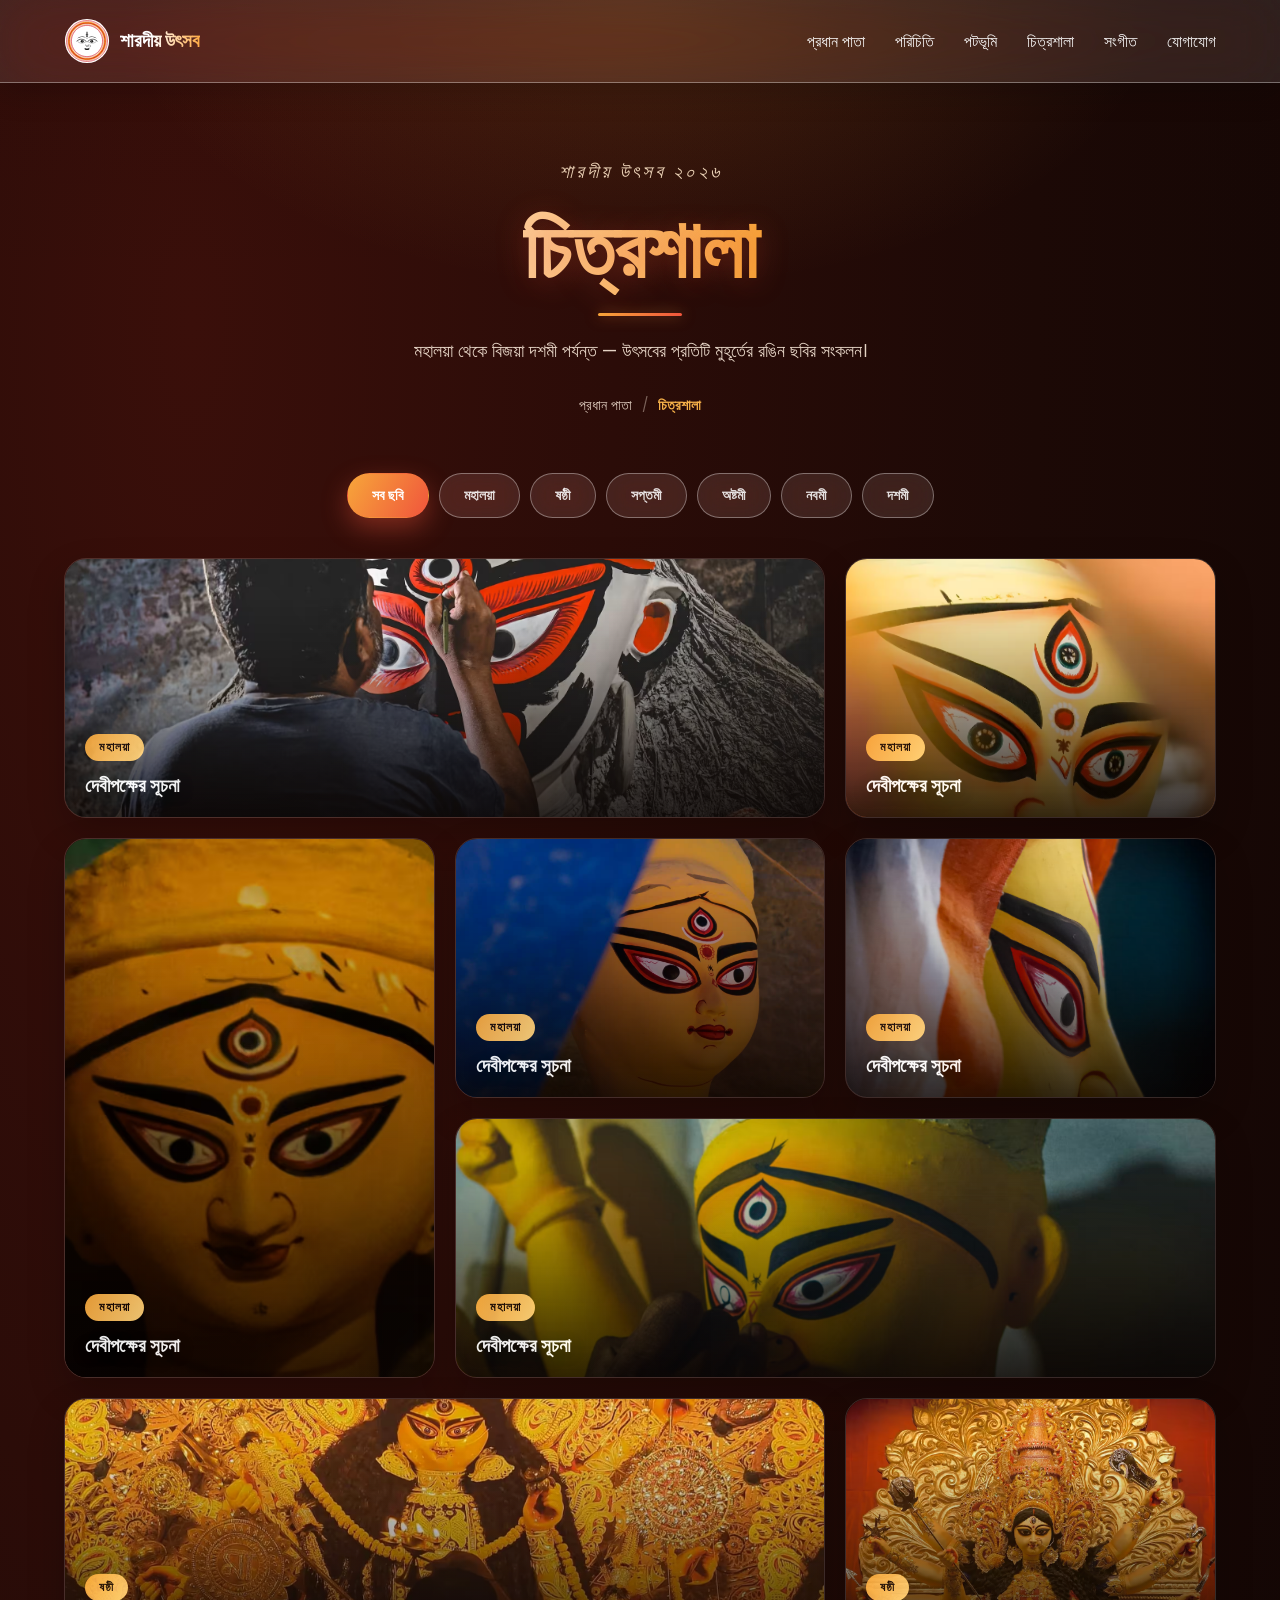
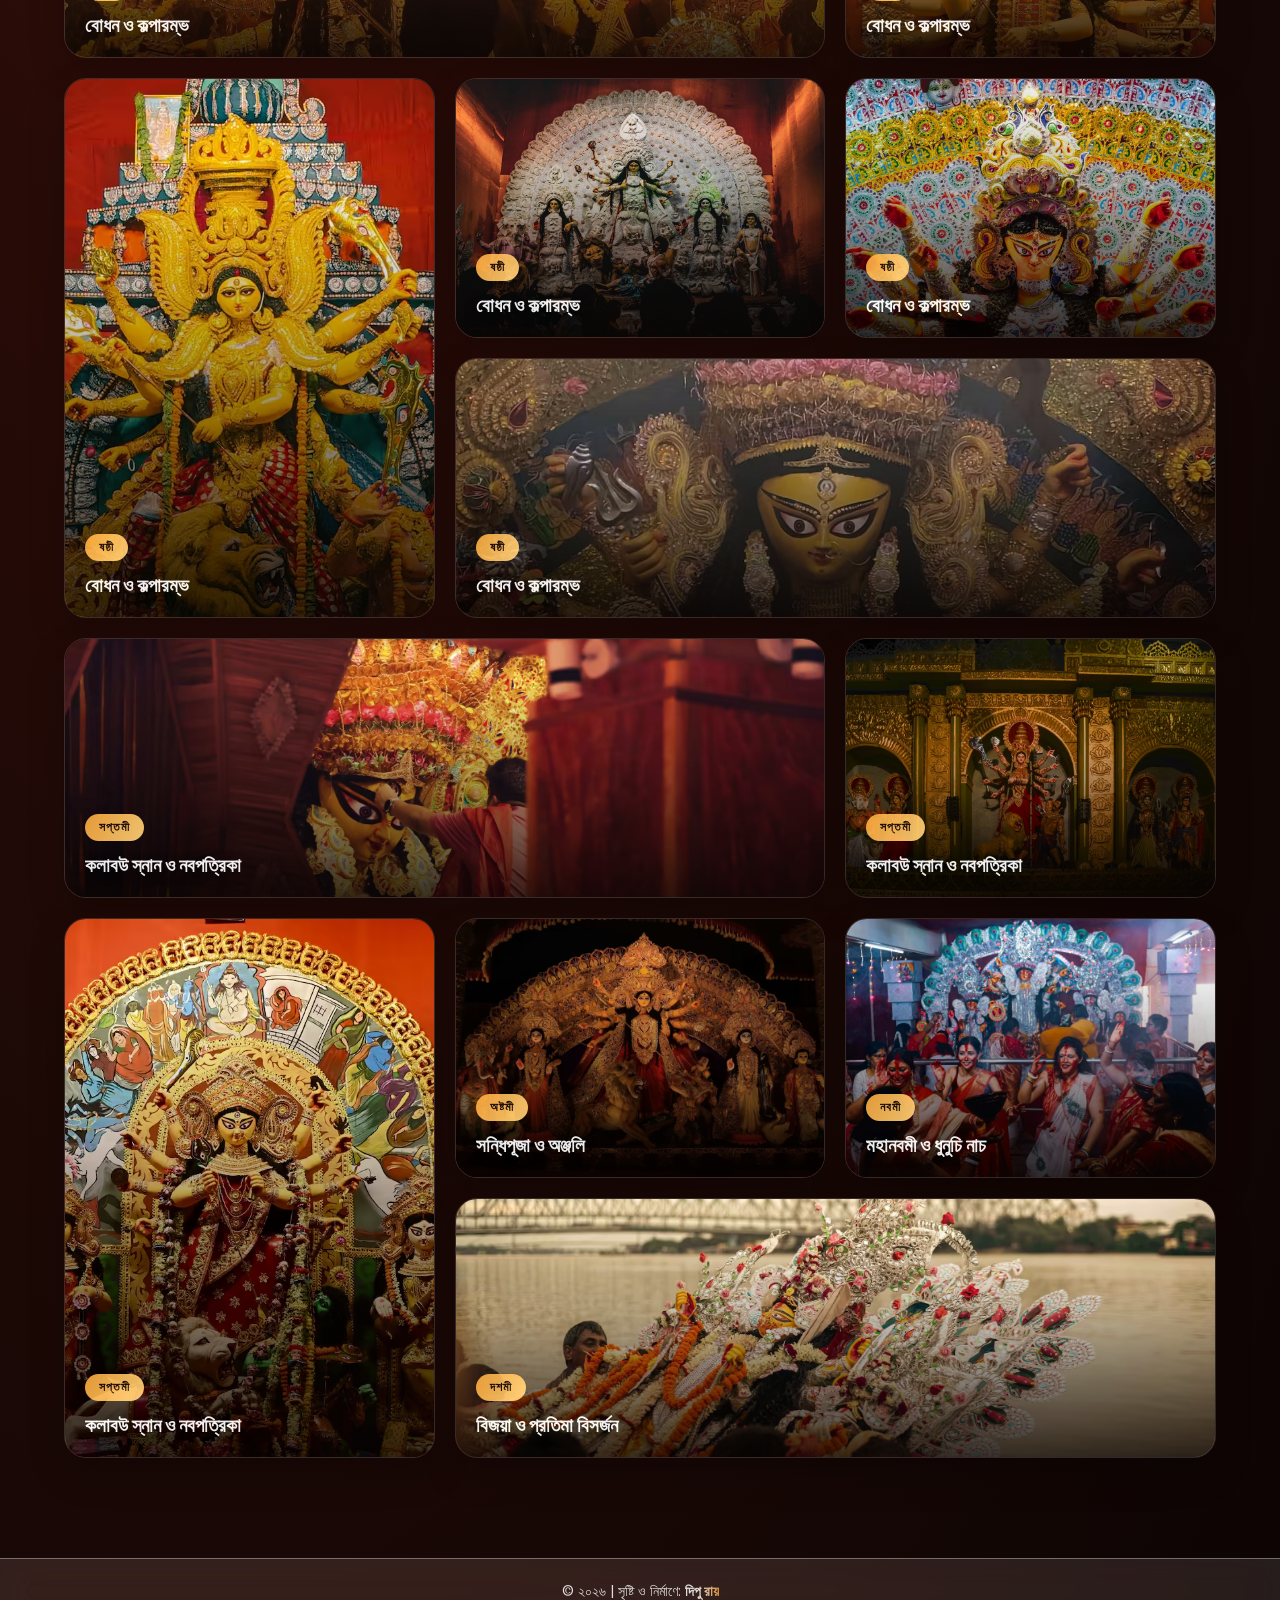
==== commit 1dc79f31: "To add saptami photos" ====
--- a/chitrashala.html
+++ b/chitrashala.html
@@ -297,6 +297,16 @@
                             </div>
                         </div>
 
+                        <div class="gallery-item tall" data-filter="saptami"
+                            data-title="সপ্তমী — কলাবউ স্নান ও নবপত্রিকা" data-tag="সপ্তমী">
+                            <img src="./assets/images/chitrashala/saptami/image-2.avif" alt="সপ্তমী" loading="lazy">
+                            <span class="gallery-zoom-icon"><i class="fa-solid fa-expand"></i></span>
+                            <div class="gallery-overlay">
+                                <span class="gallery-tag">সপ্তমী</span>
+                                <h3>কলাবউ স্নান ও নবপত্রিকা</h3>
+                            </div>
+                        </div>
+
                         <div class="gallery-item" data-filter="ashtami" data-title="অষ্টমী — সন্ধিপূজা ও অঞ্জলি"
                             data-tag="অষ্টমী">
                             <img src="./assets/images/backgrounds/bg-4.avif" alt="অষ্টমী" loading="lazy">
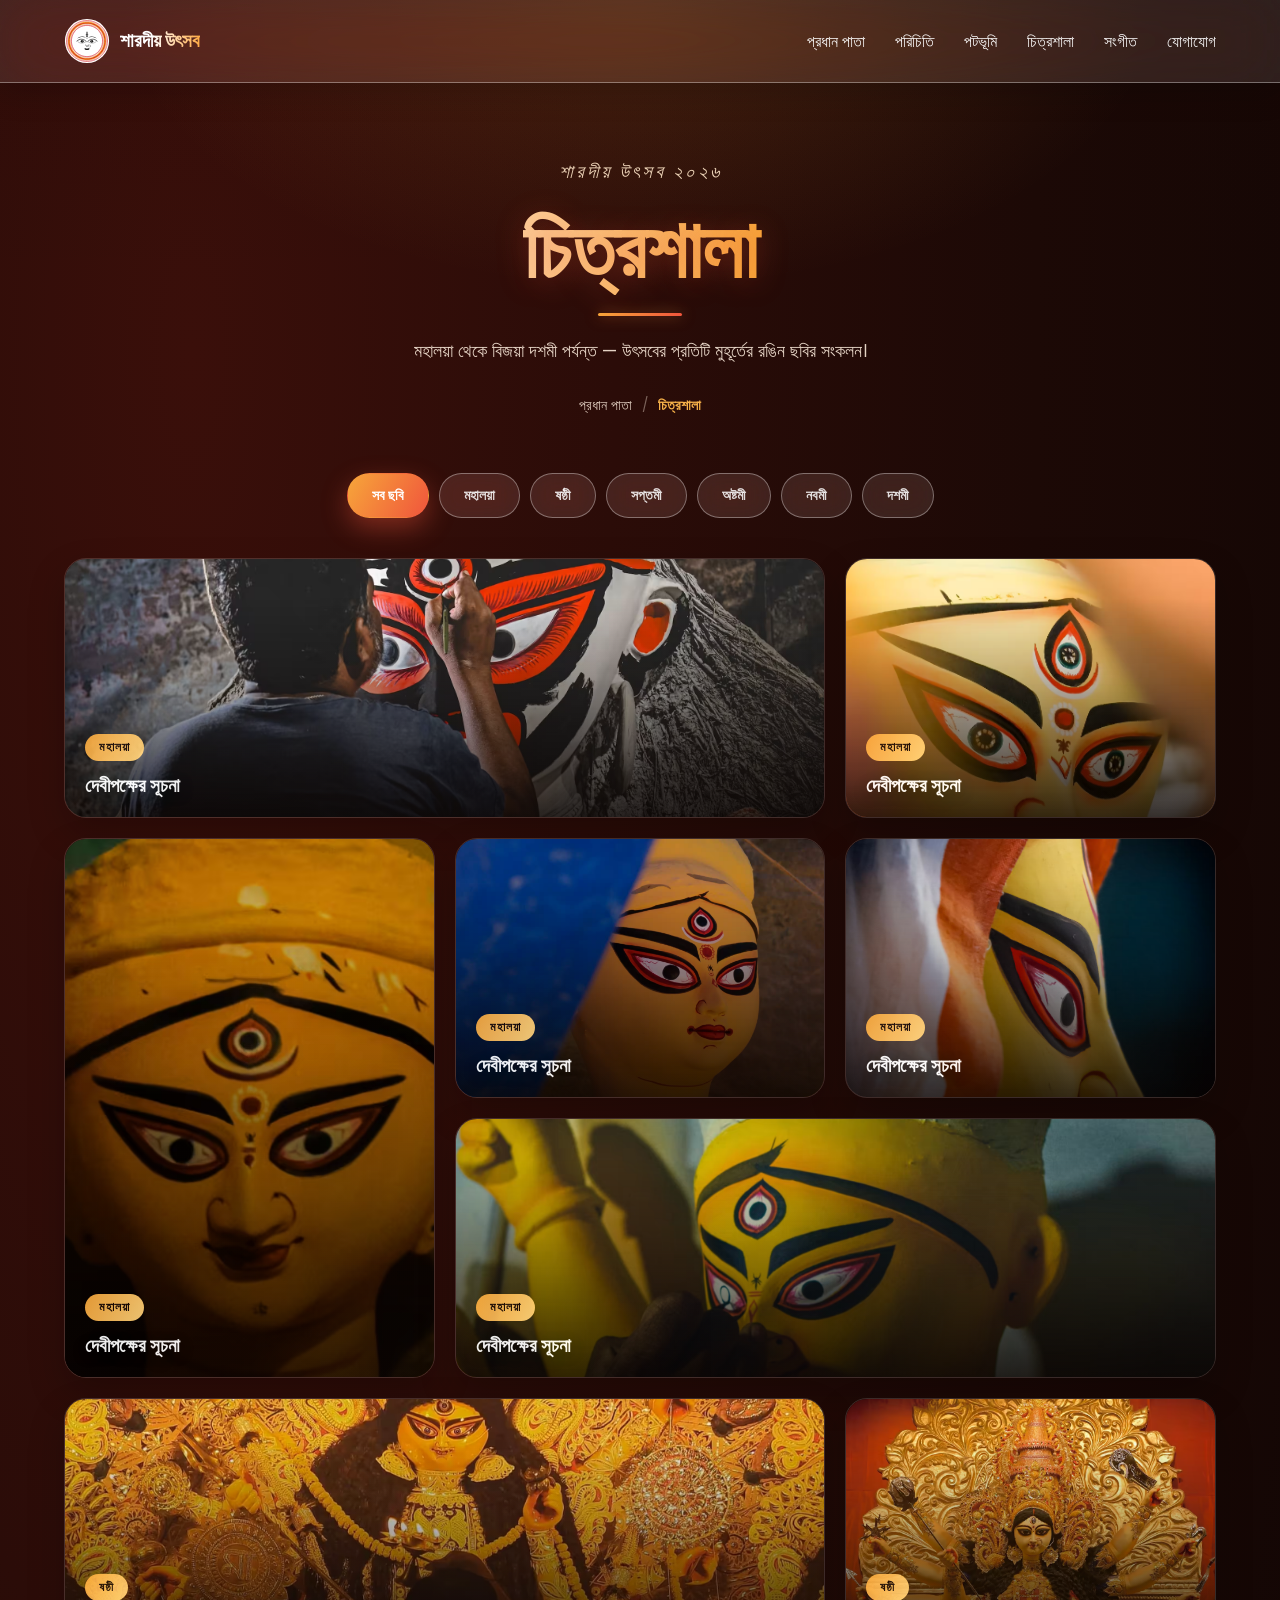
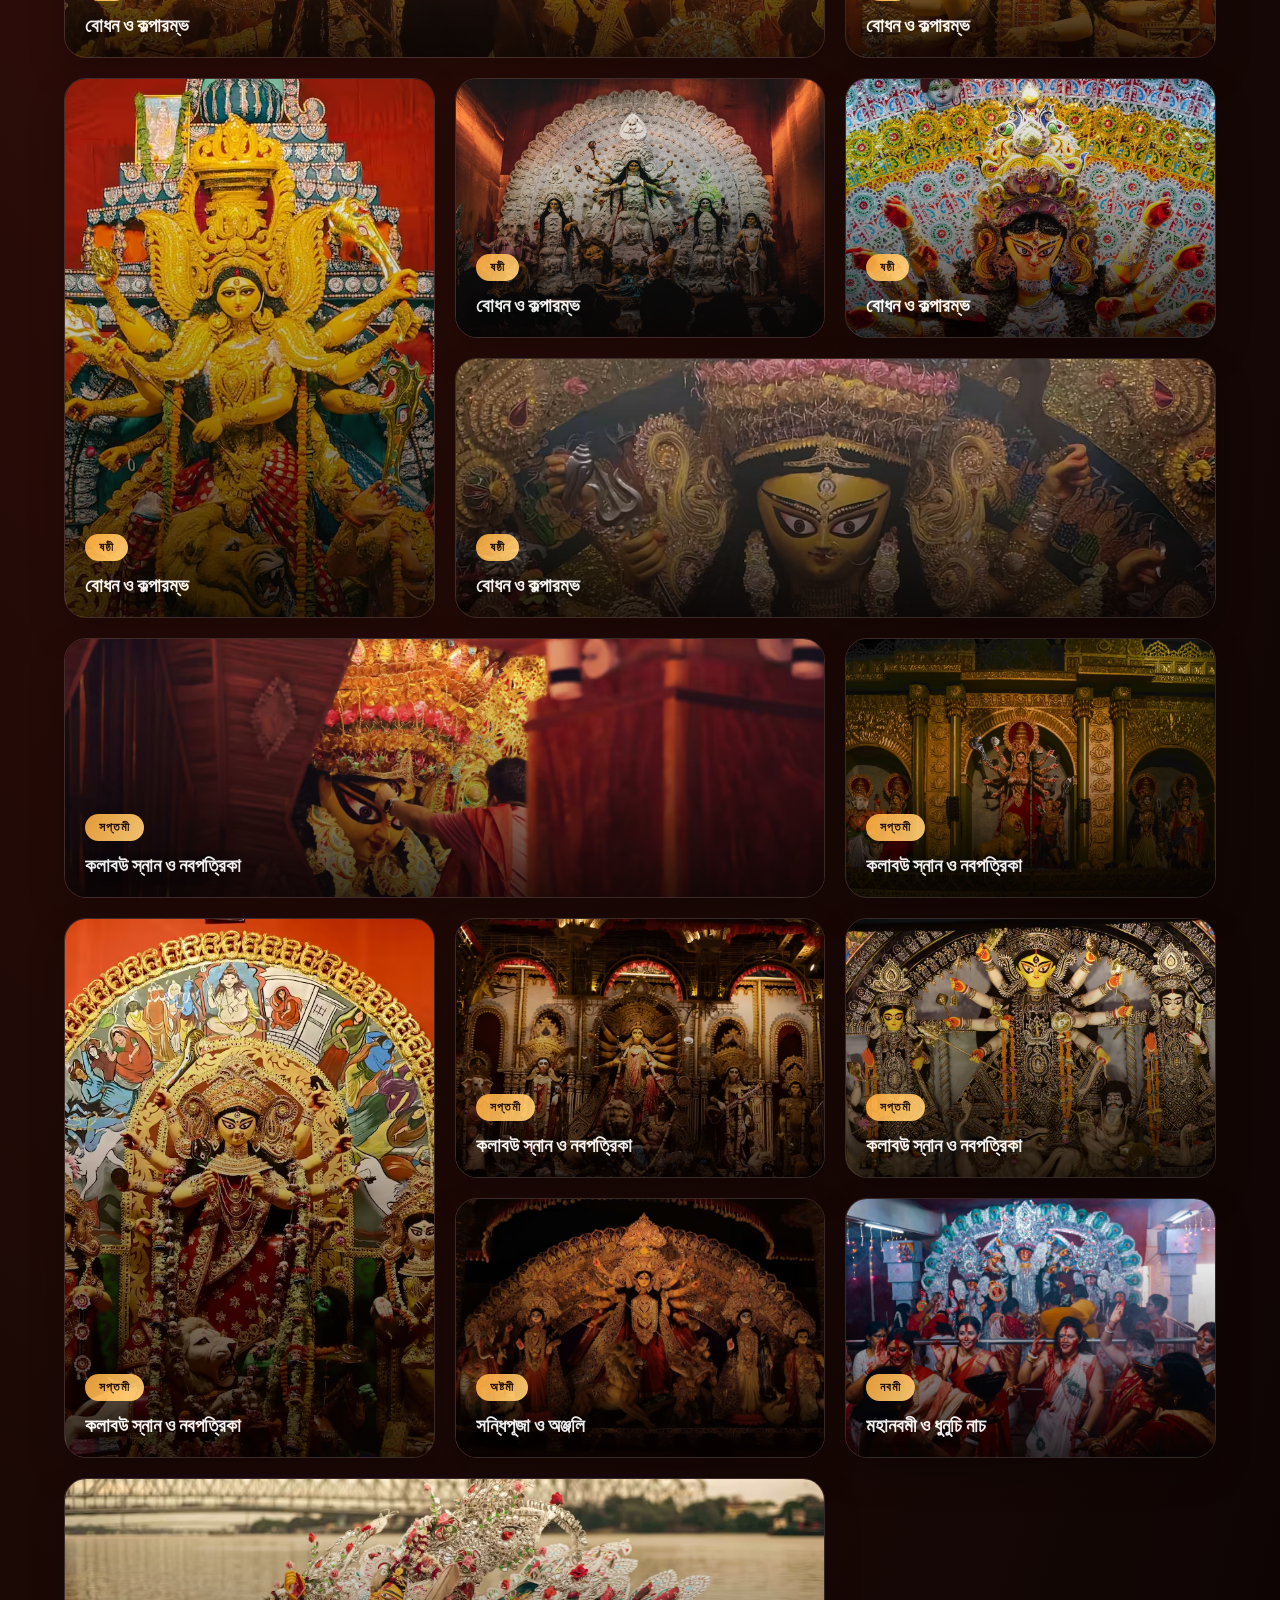
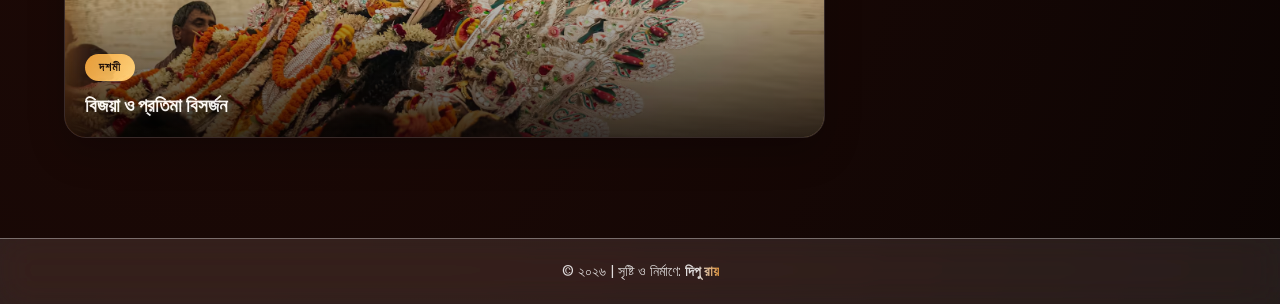
==== commit b7272db3: "To add saptami photos" ====
--- a/chitrashala.html
+++ b/chitrashala.html
@@ -307,6 +307,26 @@
                             </div>
                         </div>
 
+                        <div class="gallery-item" data-filter="saptami"
+                            data-title="সপ্তমী — কলাবউ স্নান ও নবপত্রিকা" data-tag="সপ্তমী">
+                            <img src="./assets/images/chitrashala/saptami/image-3.avif" alt="সপ্তমী" loading="lazy">
+                            <span class="gallery-zoom-icon"><i class="fa-solid fa-expand"></i></span>
+                            <div class="gallery-overlay">
+                                <span class="gallery-tag">সপ্তমী</span>
+                                <h3>কলাবউ স্নান ও নবপত্রিকা</h3>
+                            </div>
+                        </div>
+
+                        <div class="gallery-item" data-filter="saptami"
+                            data-title="সপ্তমী — কলাবউ স্নান ও নবপত্রিকা" data-tag="সপ্তমী">
+                            <img src="./assets/images/chitrashala/saptami/image-4.avif" alt="সপ্তমী" loading="lazy">
+                            <span class="gallery-zoom-icon"><i class="fa-solid fa-expand"></i></span>
+                            <div class="gallery-overlay">
+                                <span class="gallery-tag">সপ্তমী</span>
+                                <h3>কলাবউ স্নান ও নবপত্রিকা</h3>
+                            </div>
+                        </div>
+
                         <div class="gallery-item" data-filter="ashtami" data-title="অষ্টমী — সন্ধিপূজা ও অঞ্জলি"
                             data-tag="অষ্টমী">
                             <img src="./assets/images/backgrounds/bg-4.avif" alt="অষ্টমী" loading="lazy">
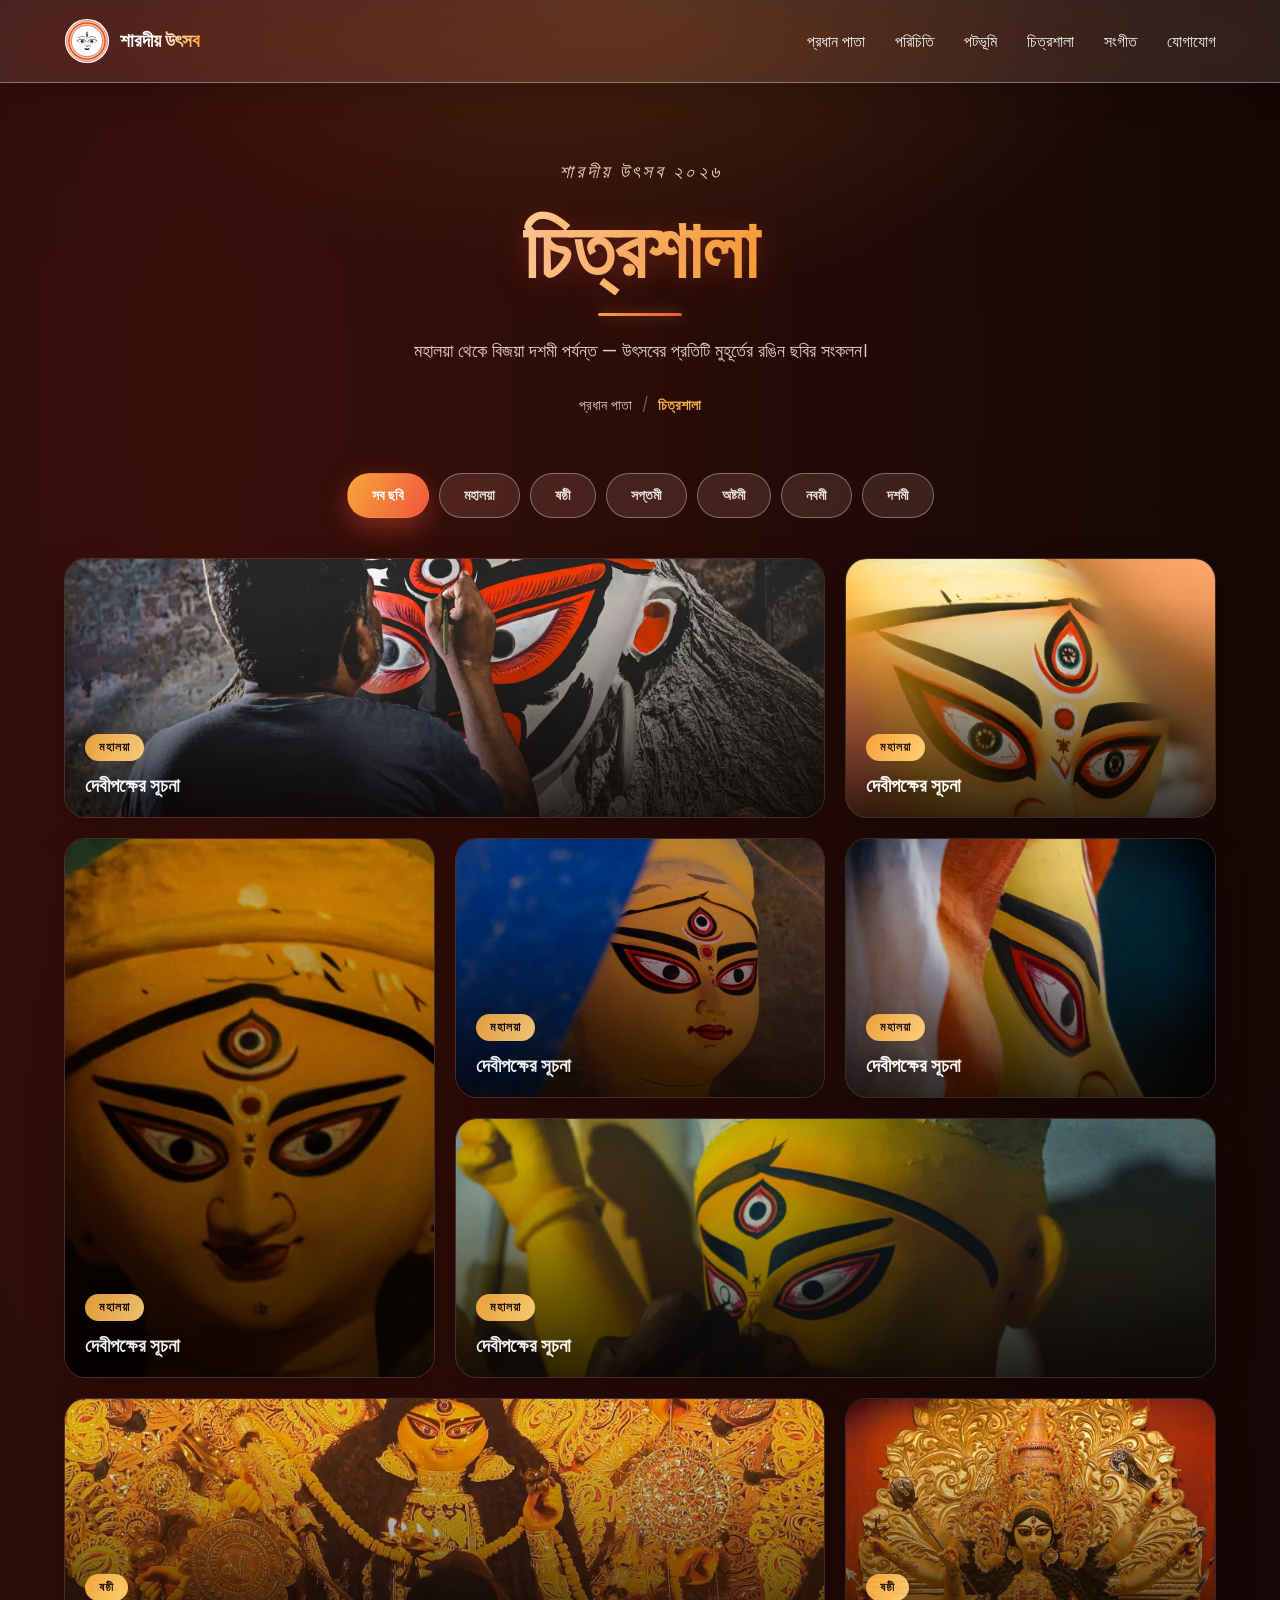
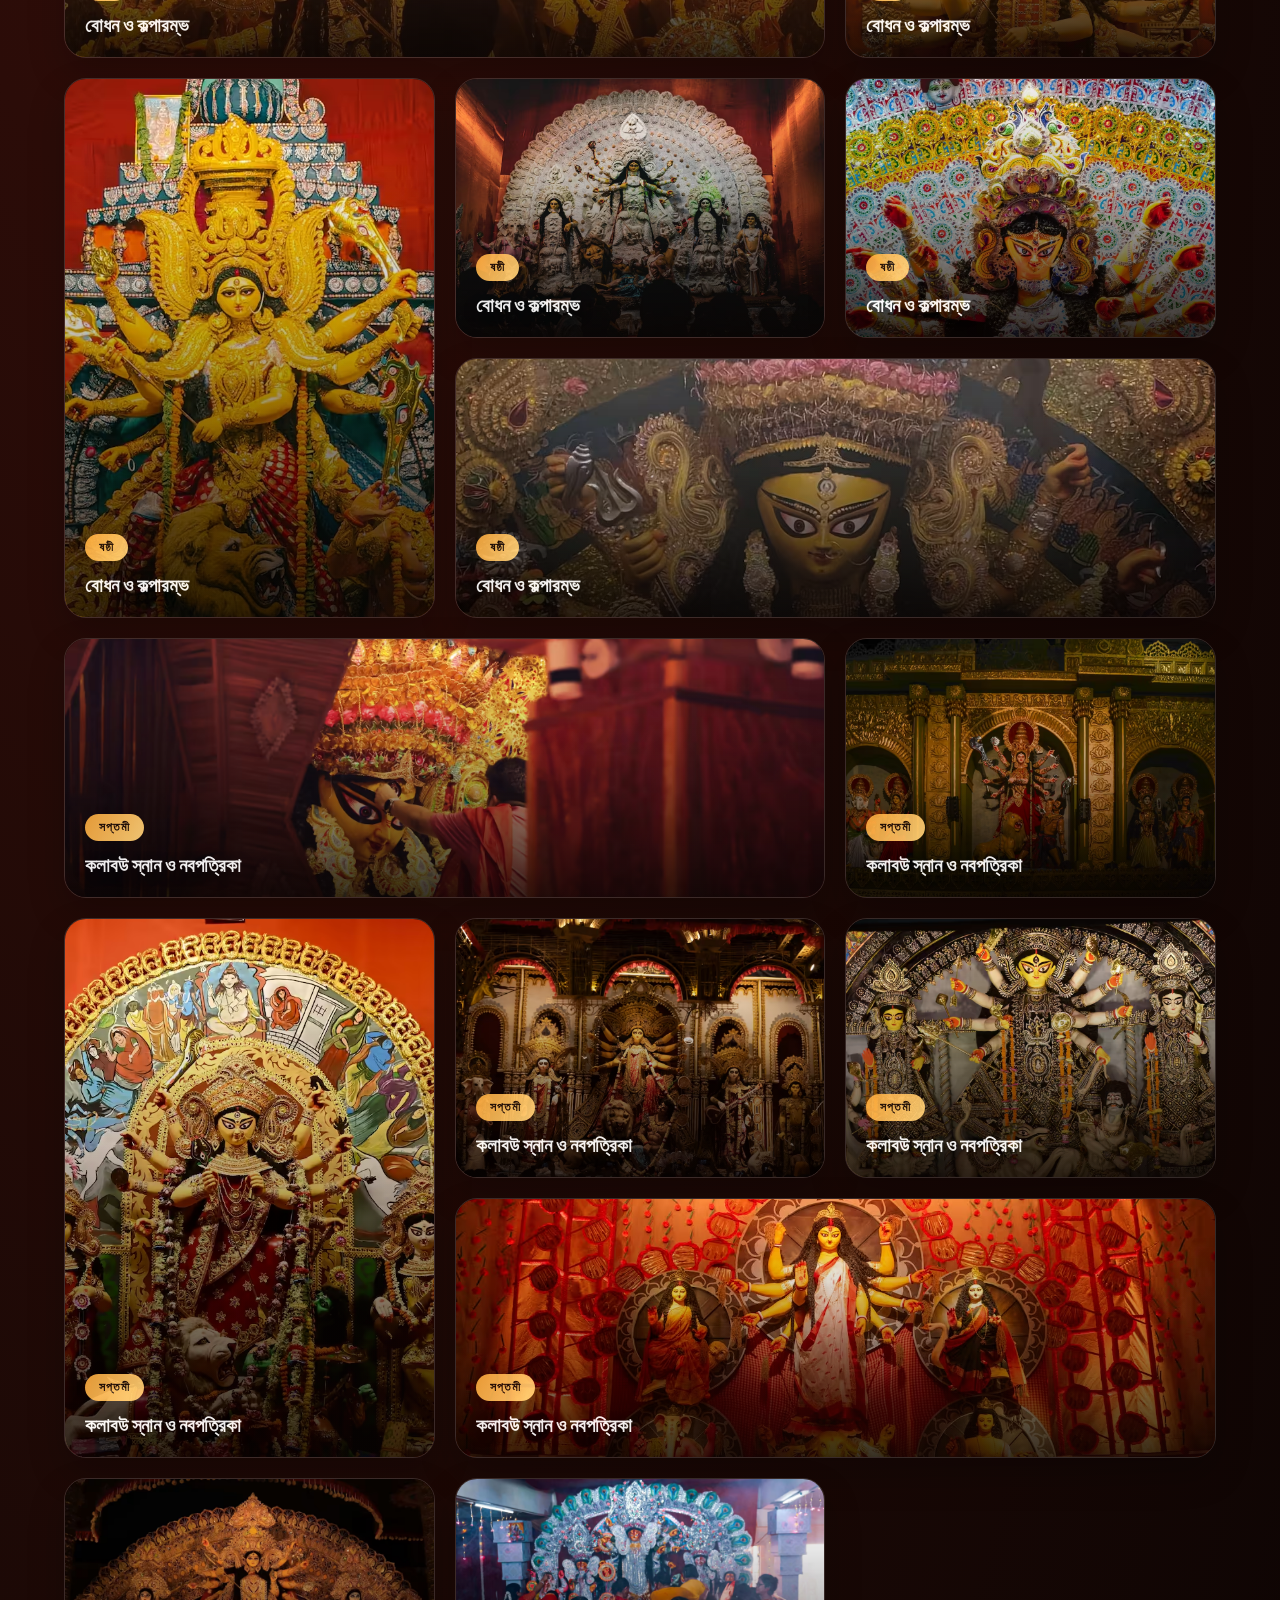
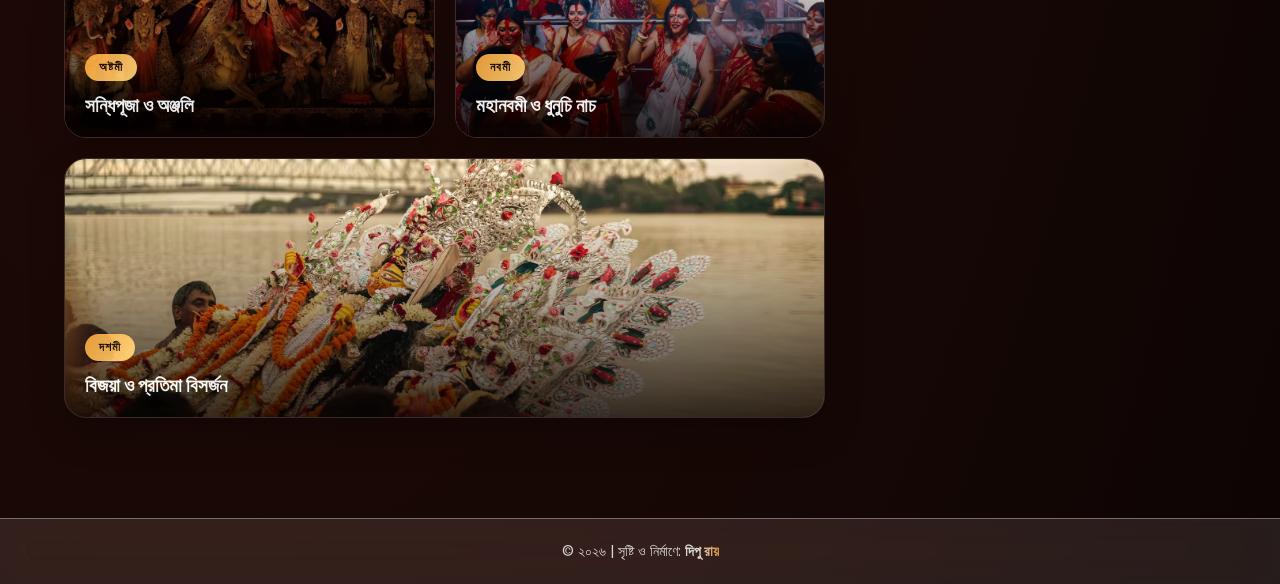
==== commit 1fc0155e: "To add saptami photos" ====
--- a/chitrashala.html
+++ b/chitrashala.html
@@ -327,6 +327,16 @@
                             </div>
                         </div>
 
+                        <div class="gallery-item wide" data-filter="saptami"
+                            data-title="সপ্তমী — কলাবউ স্নান ও নবপত্রিকা" data-tag="সপ্তমী">
+                            <img src="./assets/images/chitrashala/saptami/image-5.avif" alt="সপ্তমী" loading="lazy">
+                            <span class="gallery-zoom-icon"><i class="fa-solid fa-expand"></i></span>
+                            <div class="gallery-overlay">
+                                <span class="gallery-tag">সপ্তমী</span>
+                                <h3>কলাবউ স্নান ও নবপত্রিকা</h3>
+                            </div>
+                        </div>
+
                         <div class="gallery-item" data-filter="ashtami" data-title="অষ্টমী — সন্ধিপূজা ও অঞ্জলি"
                             data-tag="অষ্টমী">
                             <img src="./assets/images/backgrounds/bg-4.avif" alt="অষ্টমী" loading="lazy">
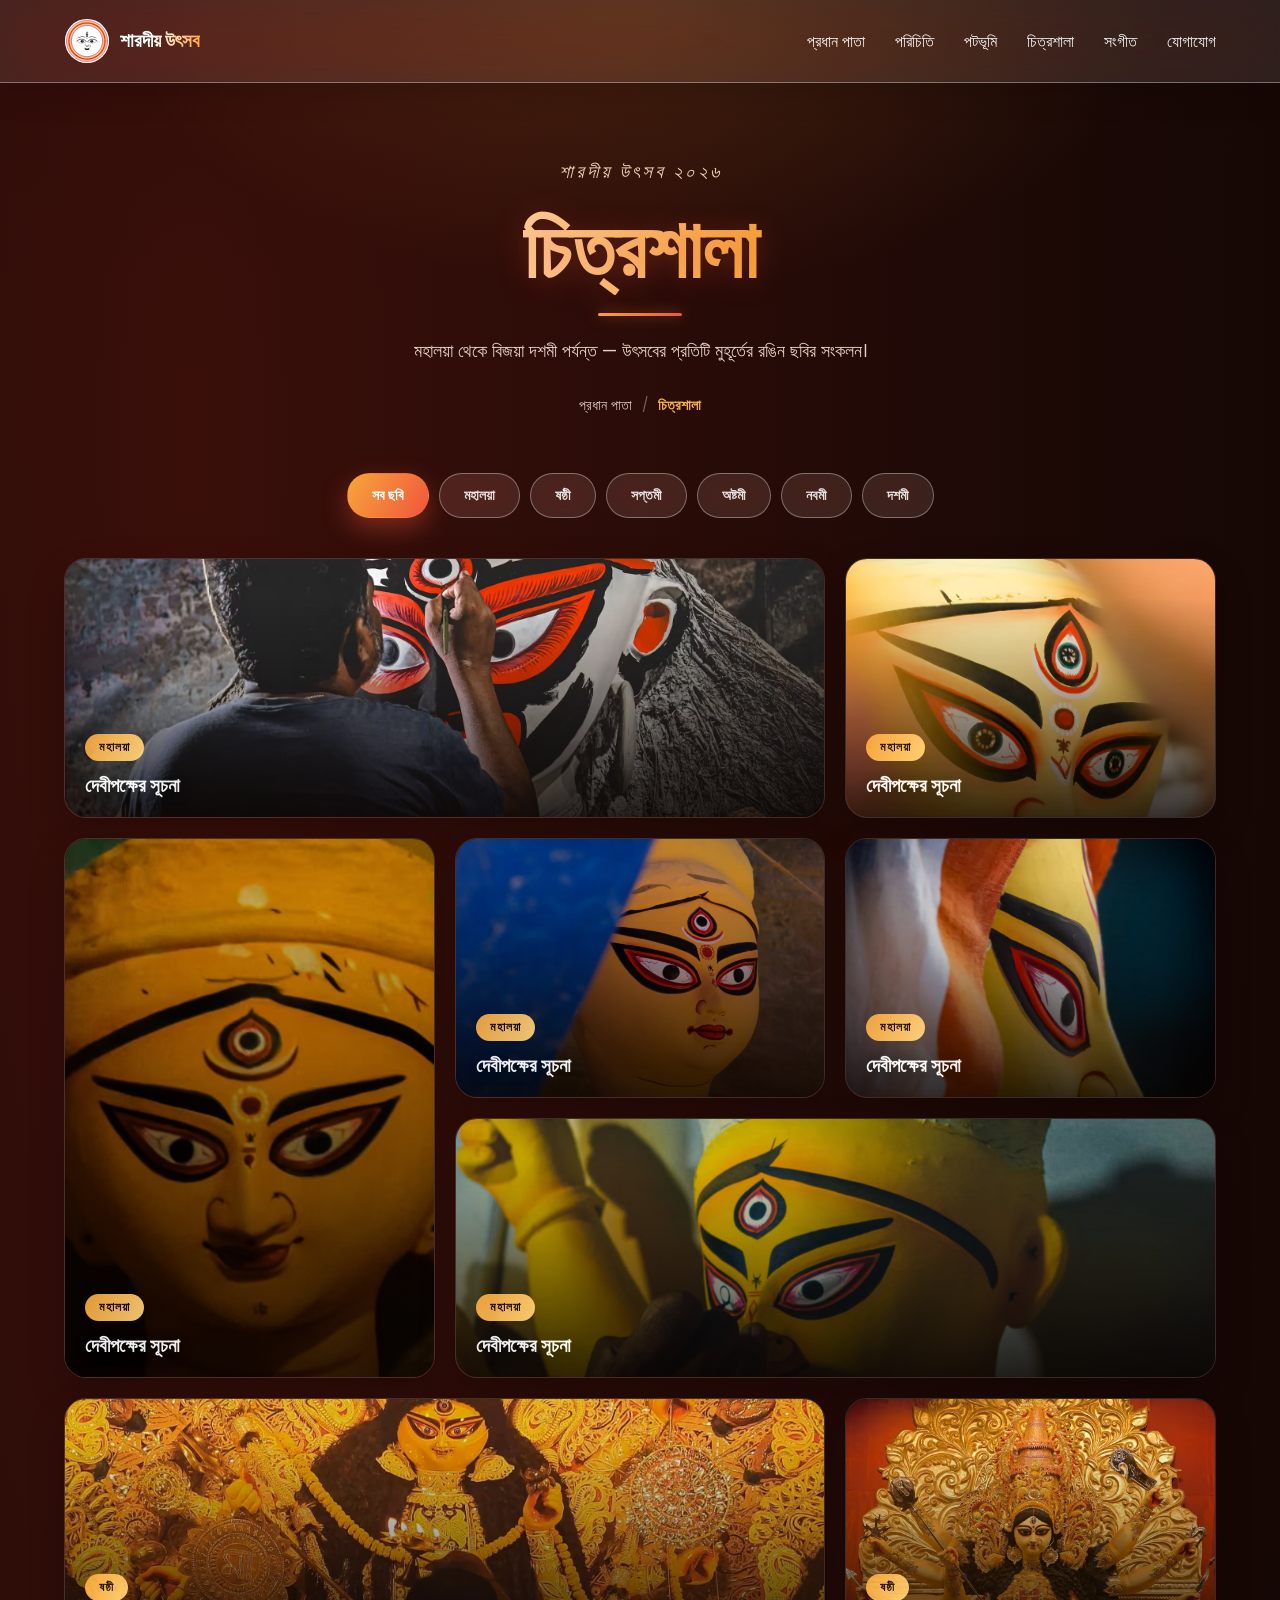
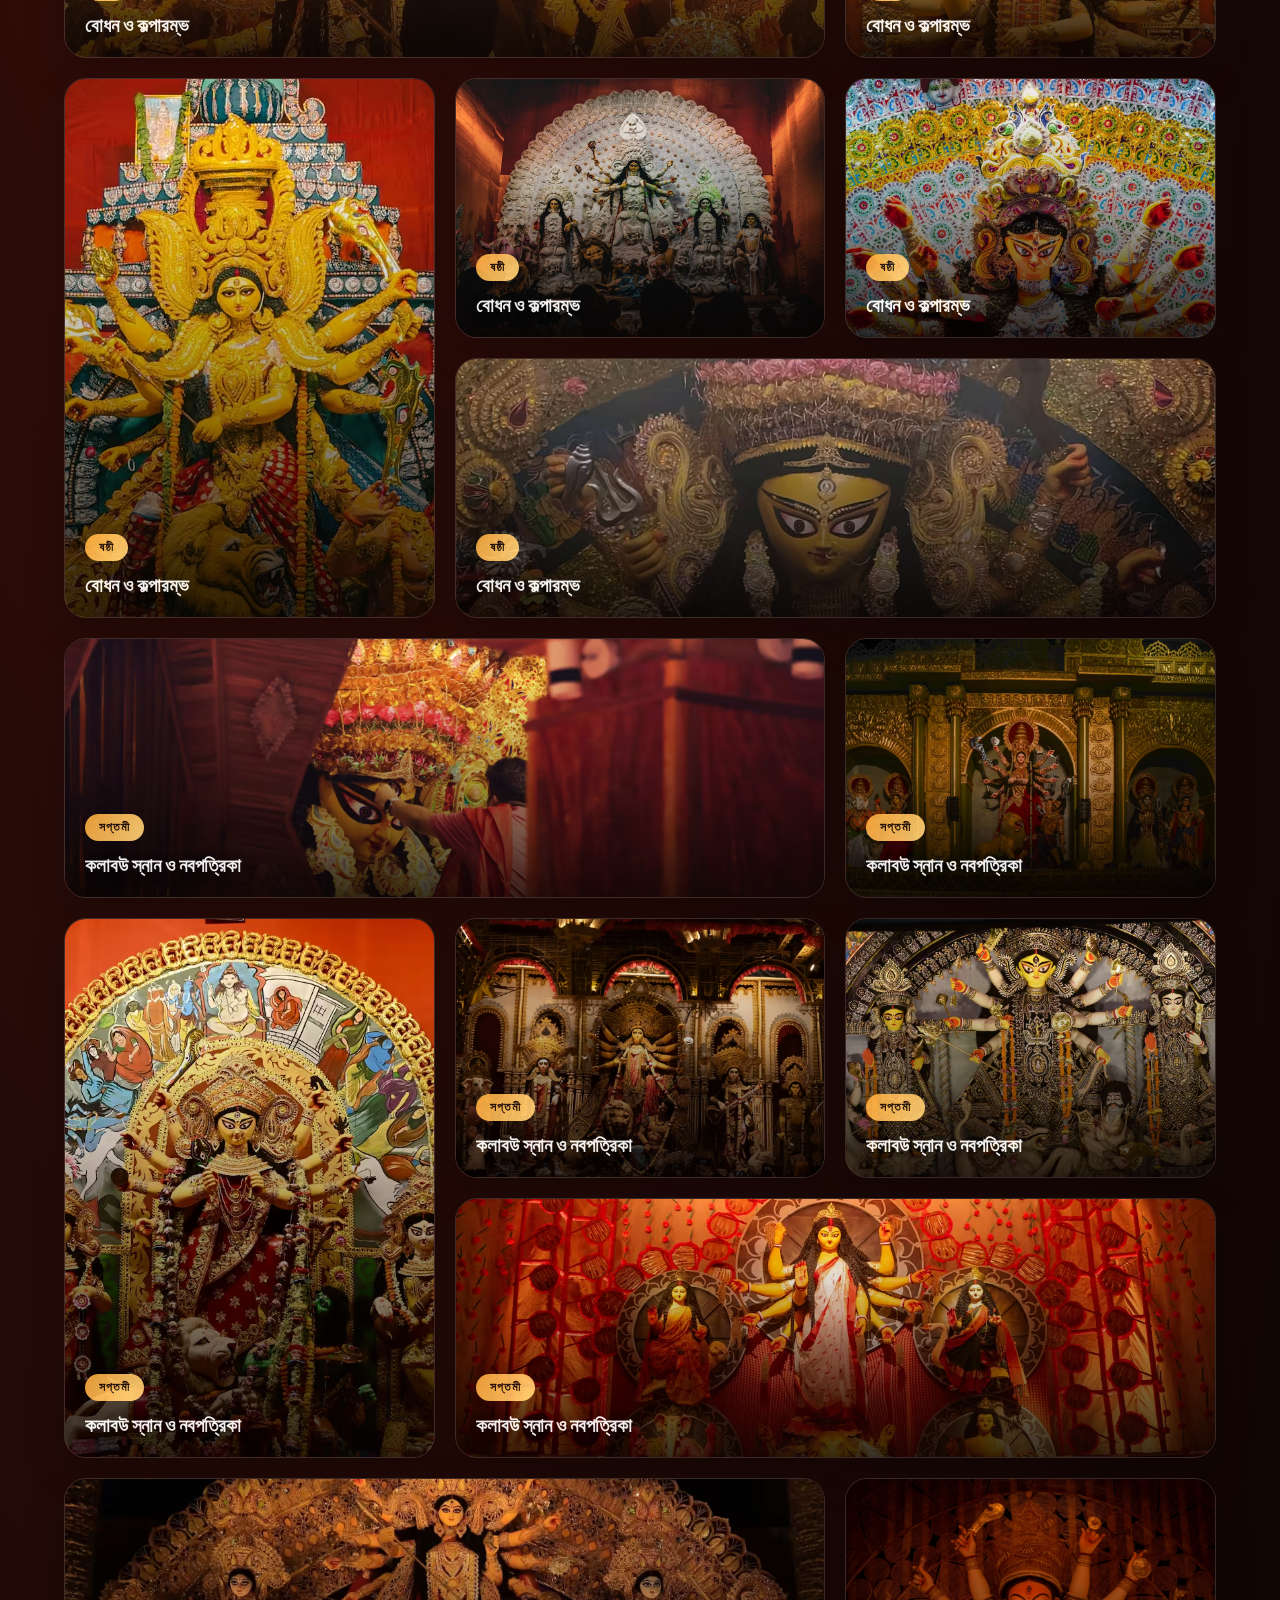
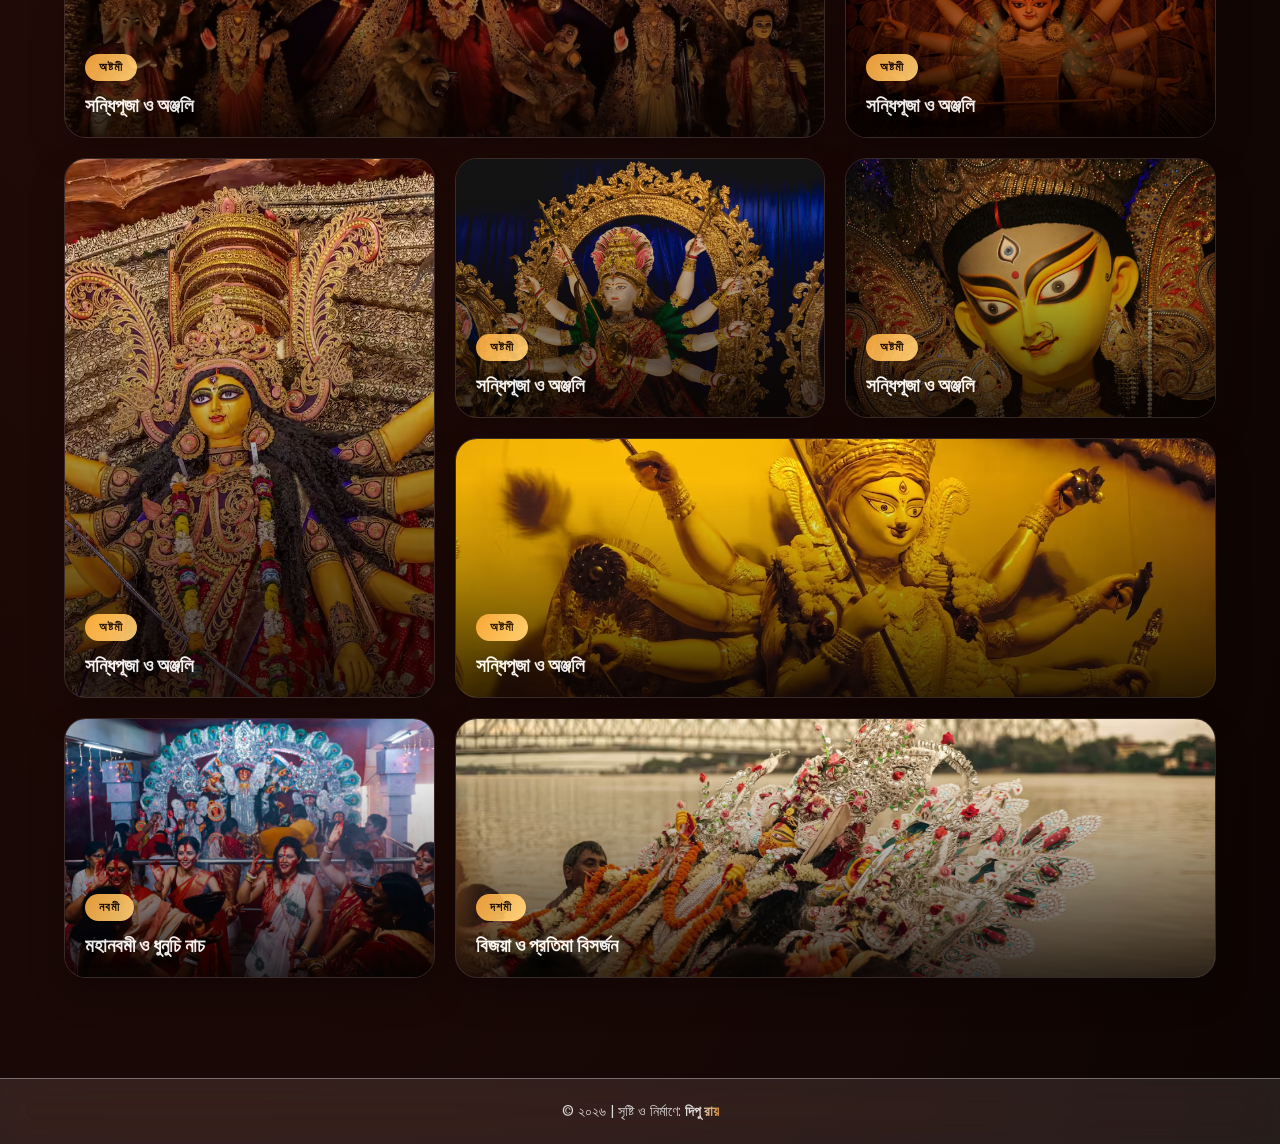
==== commit 83c12fe7: "To update sasthi folder name and add ashtami images" ====
--- a/chitrashala.html
+++ b/chitrashala.html
@@ -229,7 +229,7 @@
 
                         <div class="gallery-item" data-filter="sasthi" data-title="ষষ্ঠী — বোধন ও কল্পারম্ভ"
                             data-tag="ষষ্ঠী">
-                            <img src="./assets/images/chitrashala/sosthi/image-1.avif" alt="ষষ্ঠী" loading="lazy">
+                            <img src="./assets/images/chitrashala/sasthi/image-1.avif" alt="ষষ্ঠী" loading="lazy">
                             <span class="gallery-zoom-icon"><i class="fa-solid fa-expand"></i></span>
                             <div class="gallery-overlay">
                                 <span class="gallery-tag">ষষ্ঠী</span>
@@ -239,7 +239,7 @@
 
                         <div class="gallery-item tall" data-filter="sasthi" data-title="ষষ্ঠী — বোধন ও কল্পারম্ভ"
                             data-tag="ষষ্ঠী">
-                            <img src="./assets/images/chitrashala/sosthi/image-2.avif" alt="ষষ্ঠী" loading="lazy">
+                            <img src="./assets/images/chitrashala/sasthi/image-2.avif" alt="ষষ্ঠী" loading="lazy">
                             <span class="gallery-zoom-icon"><i class="fa-solid fa-expand"></i></span>
                             <div class="gallery-overlay">
                                 <span class="gallery-tag">ষষ্ঠী</span>
@@ -249,7 +249,7 @@
 
                         <div class="gallery-item" data-filter="sasthi" data-title="ষষ্ঠী — বোধন ও কল্পারম্ভ"
                             data-tag="ষষ্ঠী">
-                            <img src="./assets/images/chitrashala/sosthi/image-3.avif" alt="ষষ্ঠী" loading="lazy">
+                            <img src="./assets/images/chitrashala/sasthi/image-3.avif" alt="ষষ্ঠী" loading="lazy">
                             <span class="gallery-zoom-icon"><i class="fa-solid fa-expand"></i></span>
                             <div class="gallery-overlay">
                                 <span class="gallery-tag">ষষ্ঠী</span>
@@ -259,7 +259,7 @@
 
                         <div class="gallery-item" data-filter="sasthi" data-title="ষষ্ঠী — বোধন ও কল্পারম্ভ"
                             data-tag="ষষ্ঠী">
-                            <img src="./assets/images/chitrashala/sosthi/image-4.avif" alt="ষষ্ঠী" loading="lazy">
+                            <img src="./assets/images/chitrashala/sasthi/image-4.avif" alt="ষষ্ঠী" loading="lazy">
                             <span class="gallery-zoom-icon"><i class="fa-solid fa-expand"></i></span>
                             <div class="gallery-overlay">
                                 <span class="gallery-tag">ষষ্ঠী</span>
@@ -269,7 +269,7 @@
 
                         <div class="gallery-item wide" data-filter="sasthi" data-title="ষষ্ঠী — বোধন ও কল্পারম্ভ"
                             data-tag="ষষ্ঠী">
-                            <img src="./assets/images/chitrashala/sosthi/image-5.avif" alt="ষষ্ঠী" loading="lazy">
+                            <img src="./assets/images/chitrashala/sasthi/image-5.avif" alt="ষষ্ঠী" loading="lazy">
                             <span class="gallery-zoom-icon"><i class="fa-solid fa-expand"></i></span>
                             <div class="gallery-overlay">
                                 <span class="gallery-tag">ষষ্ঠী</span>
@@ -337,9 +337,59 @@
                             </div>
                         </div>
 
+                        <div class="gallery-item wide" data-filter="ashtami" data-title="অষ্টমী — সন্ধিপূজা ও অঞ্জলি"
+                            data-tag="অষ্টমী">
+                            <img src="./assets/images/backgrounds/bg-4.avif" alt="অষ্টমী" loading="lazy">
+                            <span class="gallery-zoom-icon"><i class="fa-solid fa-expand"></i></span>
+                            <div class="gallery-overlay">
+                                <span class="gallery-tag">অষ্টমী</span>
+                                <h3>সন্ধিপূজা ও অঞ্জলি</h3>
+                            </div>
+                        </div>
+
                         <div class="gallery-item" data-filter="ashtami" data-title="অষ্টমী — সন্ধিপূজা ও অঞ্জলি"
                             data-tag="অষ্টমী">
-                            <img src="./assets/images/backgrounds/bg-4.avif" alt="অষ্টমী" loading="lazy">
+                            <img src="./assets/images/chitrashala/ashtami/image-1.avif" alt="অষ্টমী" loading="lazy">
+                            <span class="gallery-zoom-icon"><i class="fa-solid fa-expand"></i></span>
+                            <div class="gallery-overlay">
+                                <span class="gallery-tag">অষ্টমী</span>
+                                <h3>সন্ধিপূজা ও অঞ্জলি</h3>
+                            </div>
+                        </div>
+
+                        <div class="gallery-item tall" data-filter="ashtami" data-title="অষ্টমী — সন্ধিপূজা ও অঞ্জলি"
+                            data-tag="অষ্টমী">
+                            <img src="./assets/images/chitrashala/ashtami/image-2.avif" alt="অষ্টমী" loading="lazy">
+                            <span class="gallery-zoom-icon"><i class="fa-solid fa-expand"></i></span>
+                            <div class="gallery-overlay">
+                                <span class="gallery-tag">অষ্টমী</span>
+                                <h3>সন্ধিপূজা ও অঞ্জলি</h3>
+                            </div>
+                        </div>
+
+                        <div class="gallery-item" data-filter="ashtami" data-title="অষ্টমী — সন্ধিপূজা ও অঞ্জলি"
+                            data-tag="অষ্টমী">
+                            <img src="./assets/images/chitrashala/ashtami/image-3.avif" alt="অষ্টমী" loading="lazy">
+                            <span class="gallery-zoom-icon"><i class="fa-solid fa-expand"></i></span>
+                            <div class="gallery-overlay">
+                                <span class="gallery-tag">অষ্টমী</span>
+                                <h3>সন্ধিপূজা ও অঞ্জলি</h3>
+                            </div>
+                        </div>
+
+                        <div class="gallery-item" data-filter="ashtami" data-title="অষ্টমী — সন্ধিপূজা ও অঞ্জলি"
+                            data-tag="অষ্টমী">
+                            <img src="./assets/images/chitrashala/ashtami/image-4.avif" alt="অষ্টমী" loading="lazy">
+                            <span class="gallery-zoom-icon"><i class="fa-solid fa-expand"></i></span>
+                            <div class="gallery-overlay">
+                                <span class="gallery-tag">অষ্টমী</span>
+                                <h3>সন্ধিপূজা ও অঞ্জলি</h3>
+                            </div>
+                        </div>
+
+                        <div class="gallery-item wide" data-filter="ashtami" data-title="অষ্টমী — সন্ধিপূজা ও অঞ্জলি"
+                            data-tag="অষ্টমী">
+                            <img src="./assets/images/chitrashala/ashtami/image-5.avif" alt="অষ্টমী" loading="lazy">
                             <span class="gallery-zoom-icon"><i class="fa-solid fa-expand"></i></span>
                             <div class="gallery-overlay">
                                 <span class="gallery-tag">অষ্টমী</span>
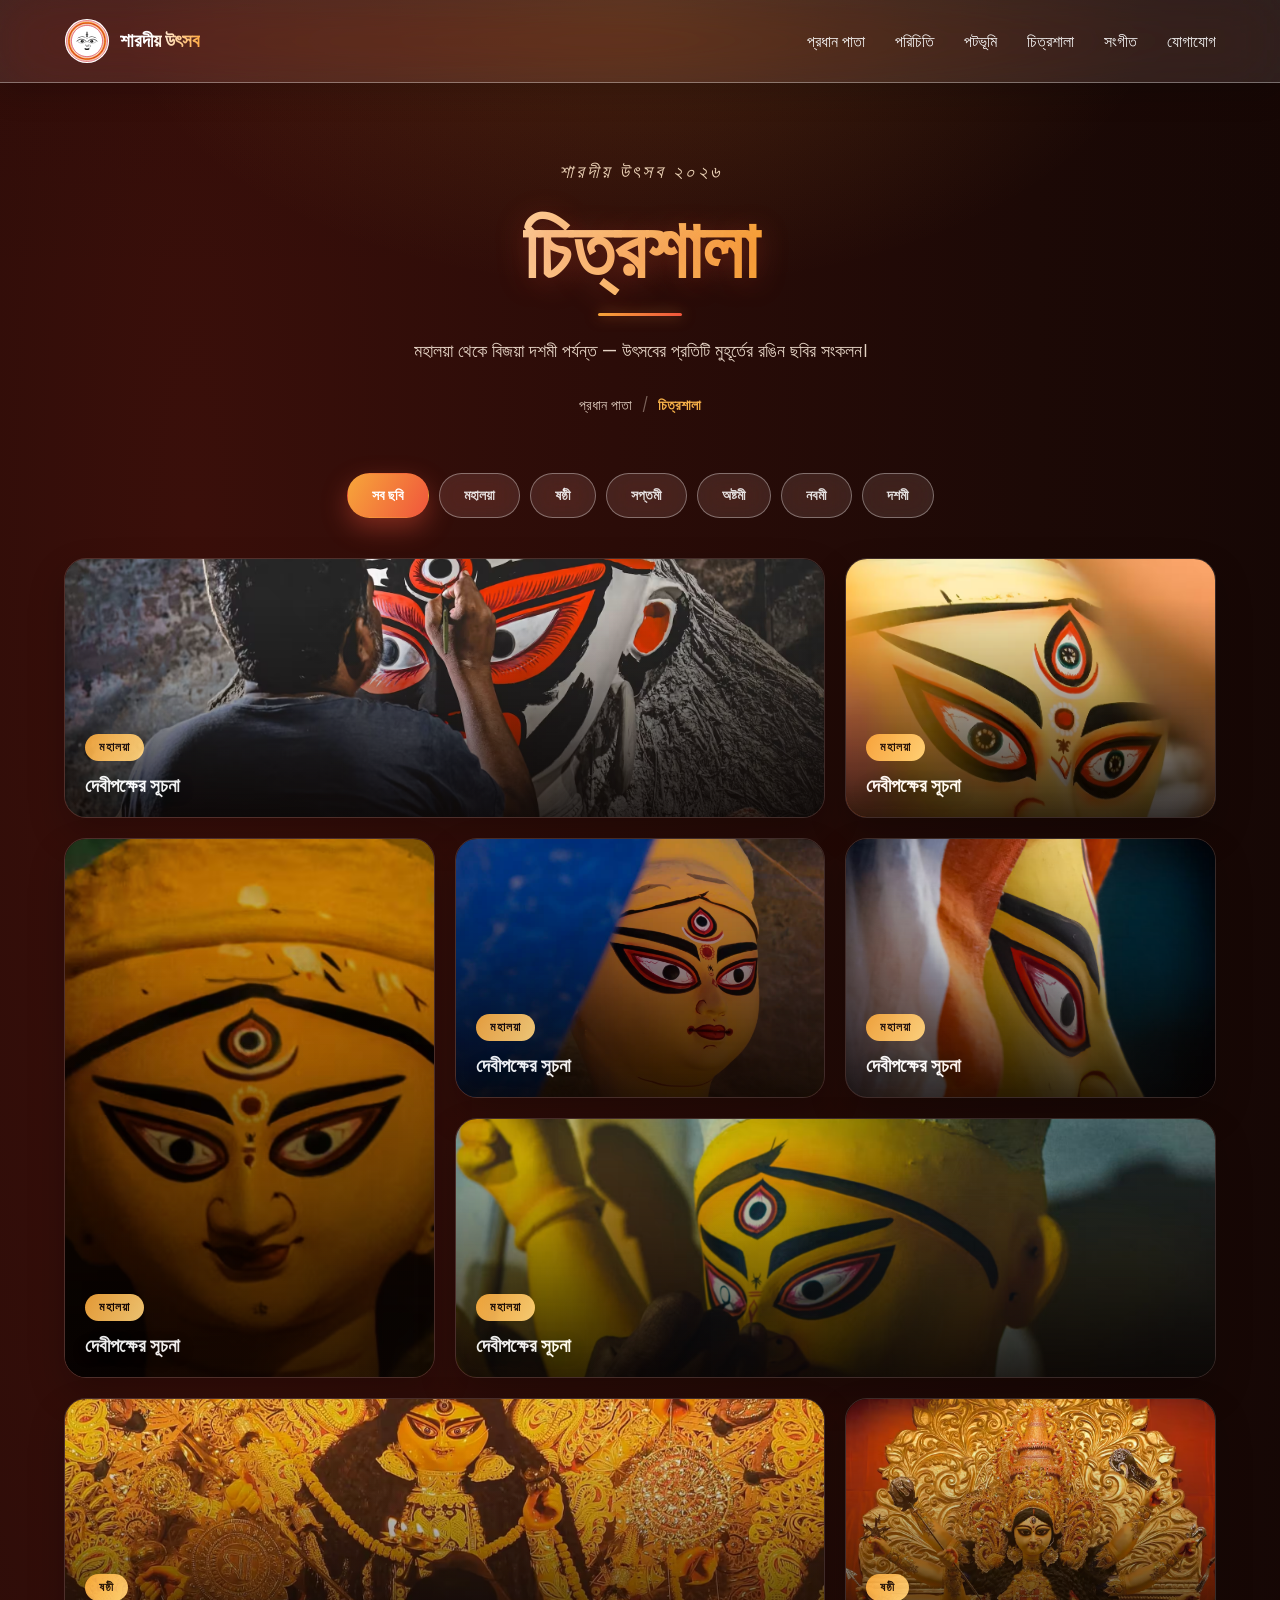
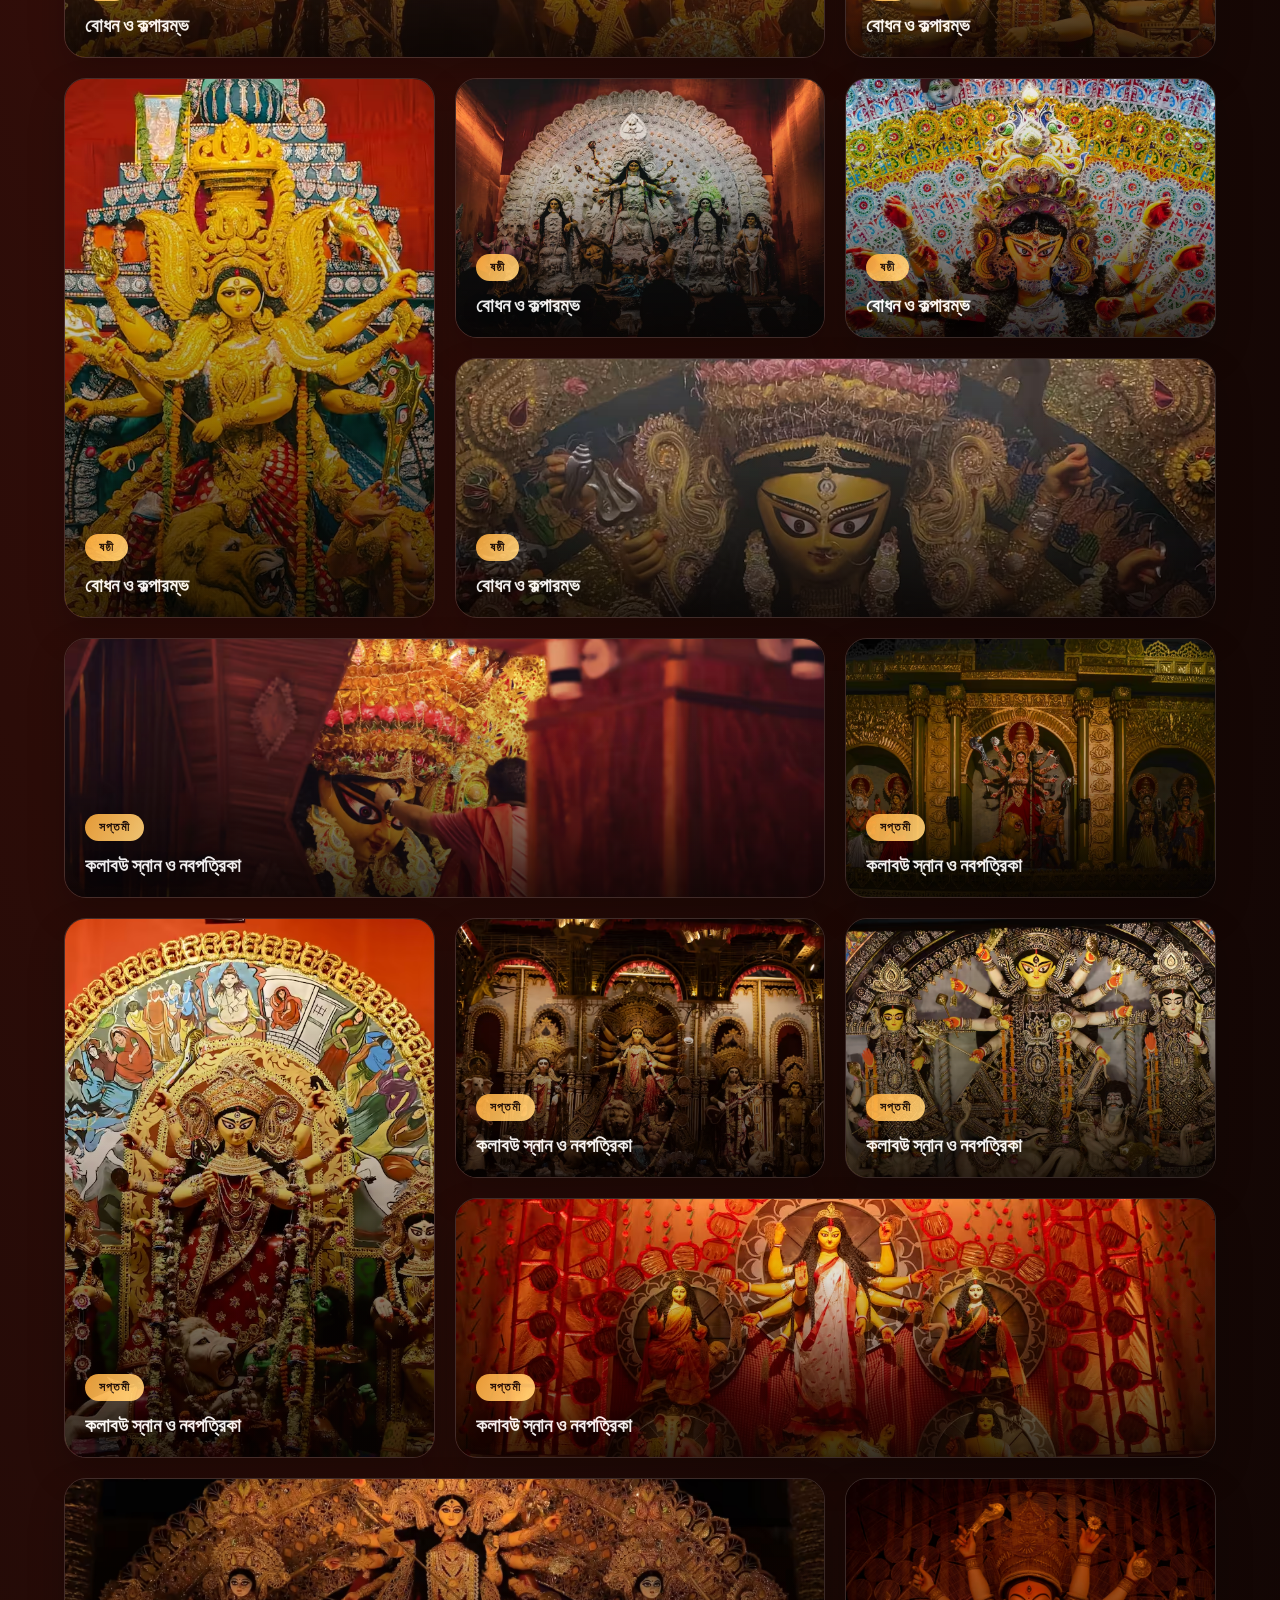
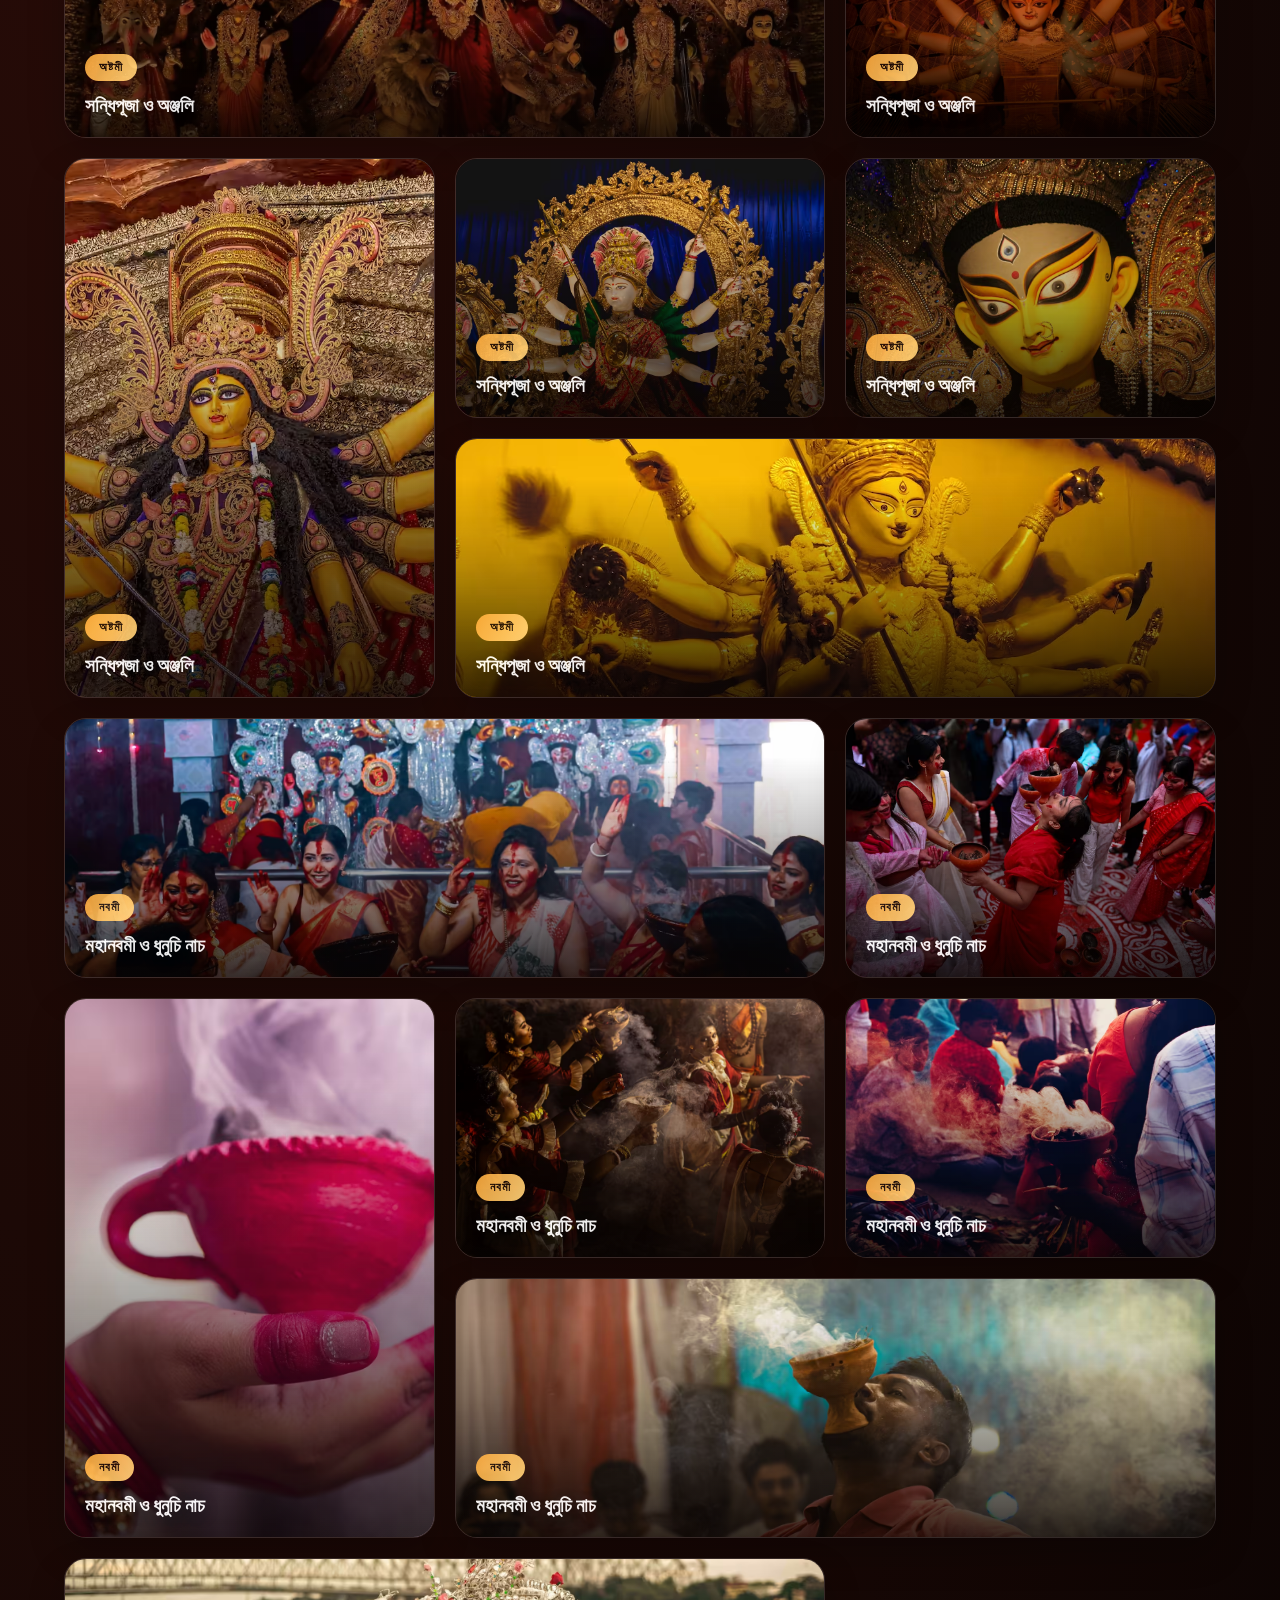
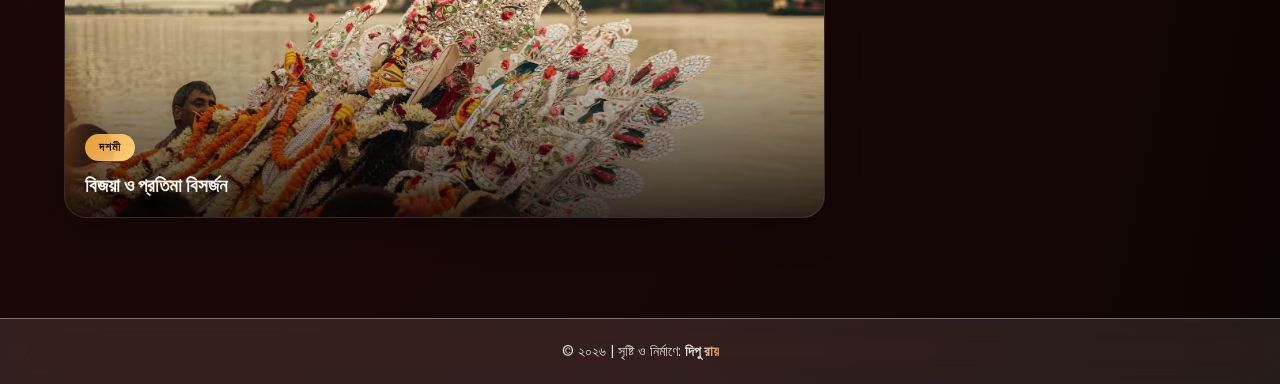
==== commit 55851c56: "To add navami images" ====
--- a/chitrashala.html
+++ b/chitrashala.html
@@ -397,9 +397,59 @@
                             </div>
                         </div>
 
+                        <div class="gallery-item wide" data-filter="nabami" data-title="নবমী — মহানবমী ও ধুনুচি নাচ"
+                            data-tag="নবমী">
+                            <img src="./assets/images/backgrounds/bg-5.avif" alt="নবমী" loading="lazy">
+                            <span class="gallery-zoom-icon"><i class="fa-solid fa-expand"></i></span>
+                            <div class="gallery-overlay">
+                                <span class="gallery-tag">নবমী</span>
+                                <h3>মহানবমী ও ধুনুচি নাচ</h3>
+                            </div>
+                        </div>
+
                         <div class="gallery-item" data-filter="nabami" data-title="নবমী — মহানবমী ও ধুনুচি নাচ"
                             data-tag="নবমী">
-                            <img src="./assets/images/backgrounds/bg-5.avif" alt="নবমী" loading="lazy">
+                            <img src="./assets/images/chitrashala/navami/image-1.avif" alt="নবমী" loading="lazy">
+                            <span class="gallery-zoom-icon"><i class="fa-solid fa-expand"></i></span>
+                            <div class="gallery-overlay">
+                                <span class="gallery-tag">নবমী</span>
+                                <h3>মহানবমী ও ধুনুচি নাচ</h3>
+                            </div>
+                        </div>
+
+                        <div class="gallery-item tall" data-filter="nabami" data-title="নবমী — মহানবমী ও ধুনুচি নাচ"
+                            data-tag="নবমী">
+                            <img src="./assets/images/chitrashala/navami/image-2.avif" alt="নবমী" loading="lazy">
+                            <span class="gallery-zoom-icon"><i class="fa-solid fa-expand"></i></span>
+                            <div class="gallery-overlay">
+                                <span class="gallery-tag">নবমী</span>
+                                <h3>মহানবমী ও ধুনুচি নাচ</h3>
+                            </div>
+                        </div>
+
+                        <div class="gallery-item" data-filter="nabami" data-title="নবমী — মহানবমী ও ধুনুচি নাচ"
+                            data-tag="নবমী">
+                            <img src="./assets/images/chitrashala/navami/image-3.avif" alt="নবমী" loading="lazy">
+                            <span class="gallery-zoom-icon"><i class="fa-solid fa-expand"></i></span>
+                            <div class="gallery-overlay">
+                                <span class="gallery-tag">নবমী</span>
+                                <h3>মহানবমী ও ধুনুচি নাচ</h3>
+                            </div>
+                        </div>
+
+                        <div class="gallery-item" data-filter="nabami" data-title="নবমী — মহানবমী ও ধুনুচি নাচ"
+                            data-tag="নবমী">
+                            <img src="./assets/images/chitrashala/navami/image-4.avif" alt="নবমী" loading="lazy">
+                            <span class="gallery-zoom-icon"><i class="fa-solid fa-expand"></i></span>
+                            <div class="gallery-overlay">
+                                <span class="gallery-tag">নবমী</span>
+                                <h3>মহানবমী ও ধুনুচি নাচ</h3>
+                            </div>
+                        </div>
+
+                        <div class="gallery-item wide" data-filter="nabami" data-title="নবমী — মহানবমী ও ধুনুচি নাচ"
+                            data-tag="নবমী">
+                            <img src="./assets/images/chitrashala/navami/image-5.avif" alt="নবমী" loading="lazy">
                             <span class="gallery-zoom-icon"><i class="fa-solid fa-expand"></i></span>
                             <div class="gallery-overlay">
                                 <span class="gallery-tag">নবমী</span>
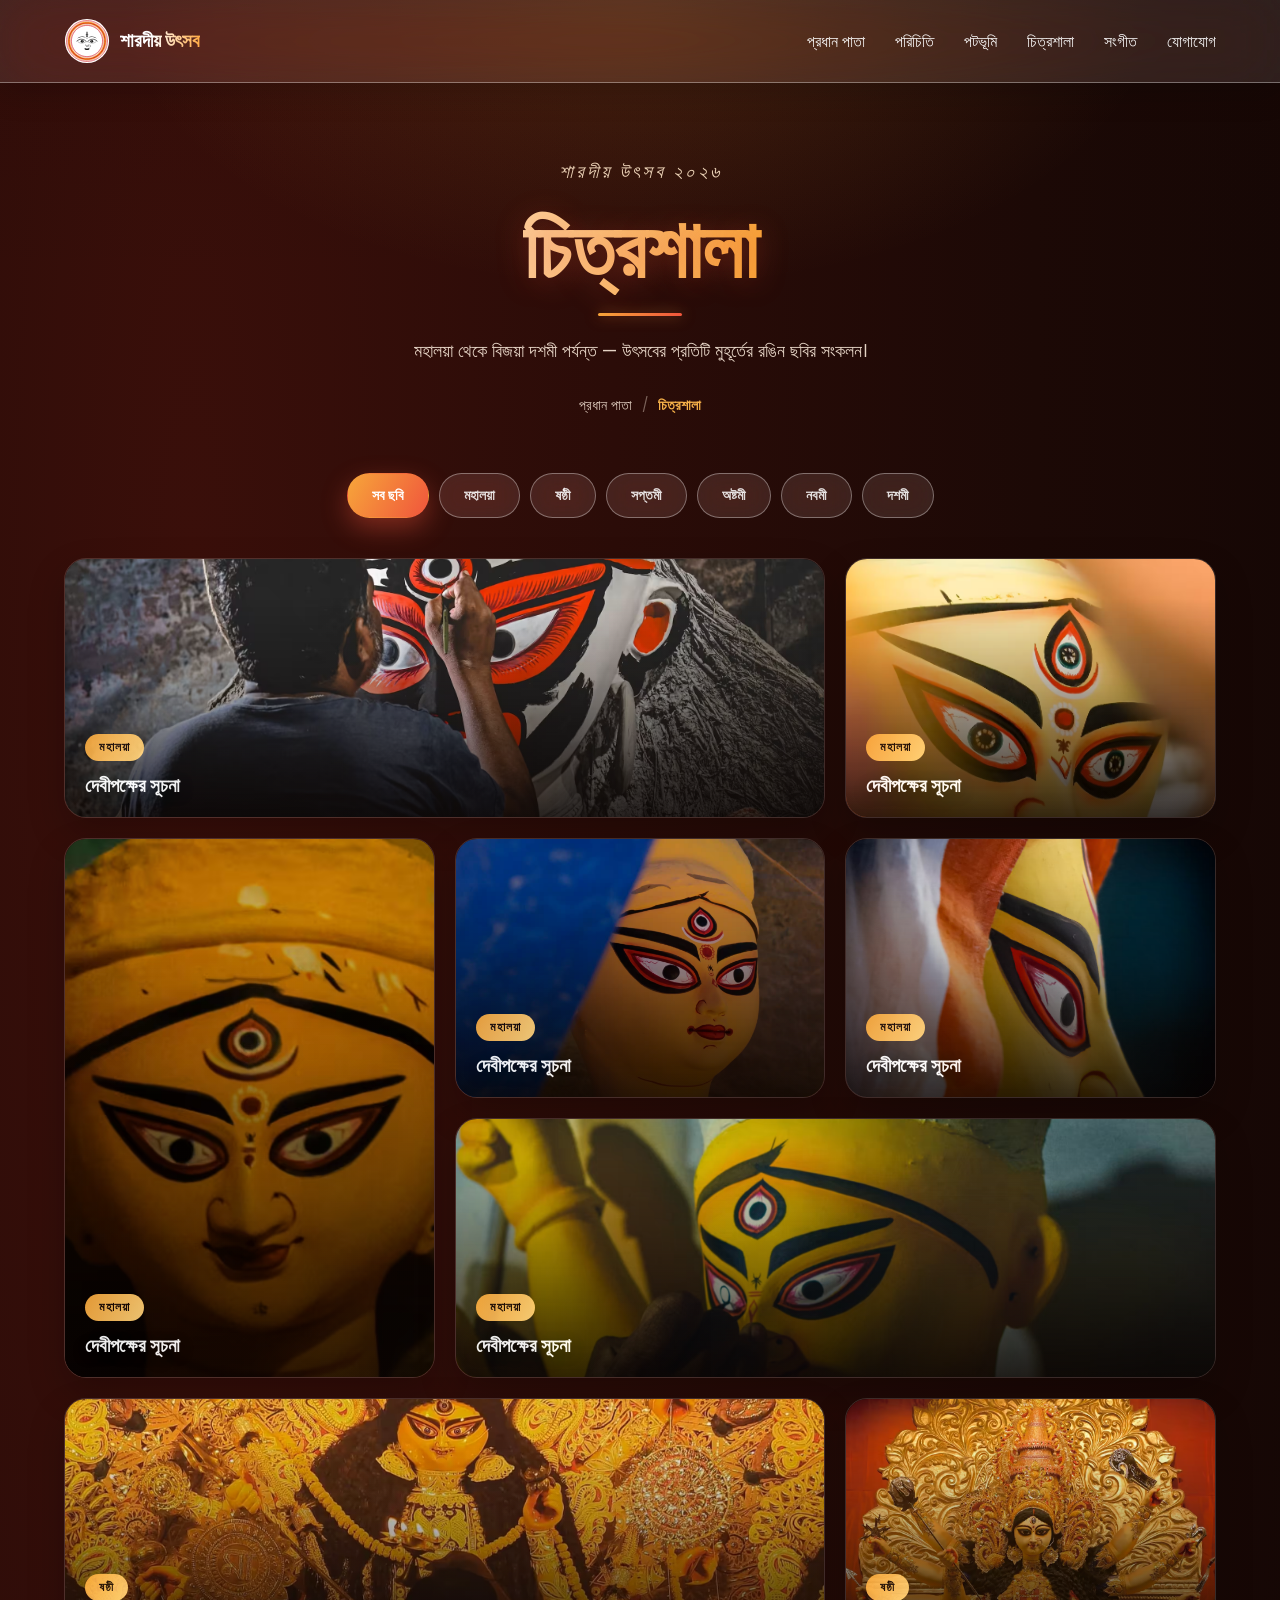
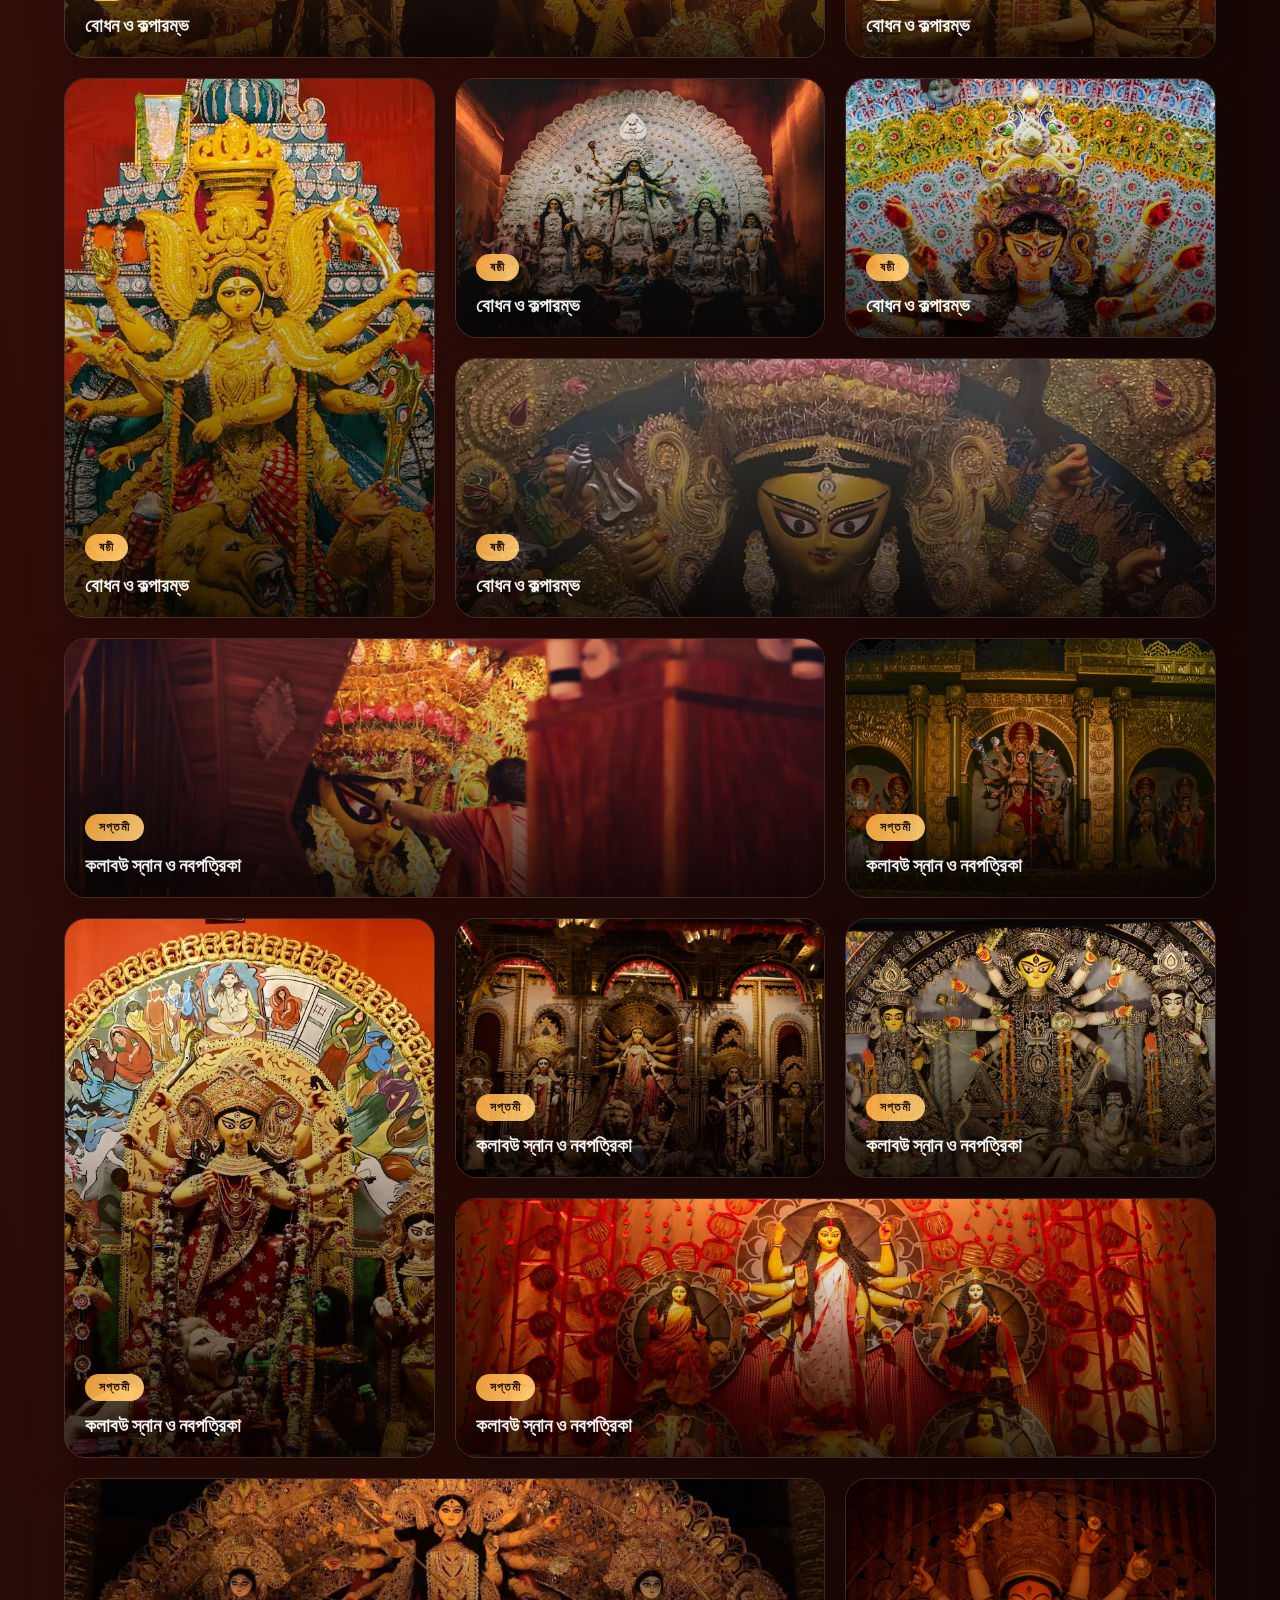
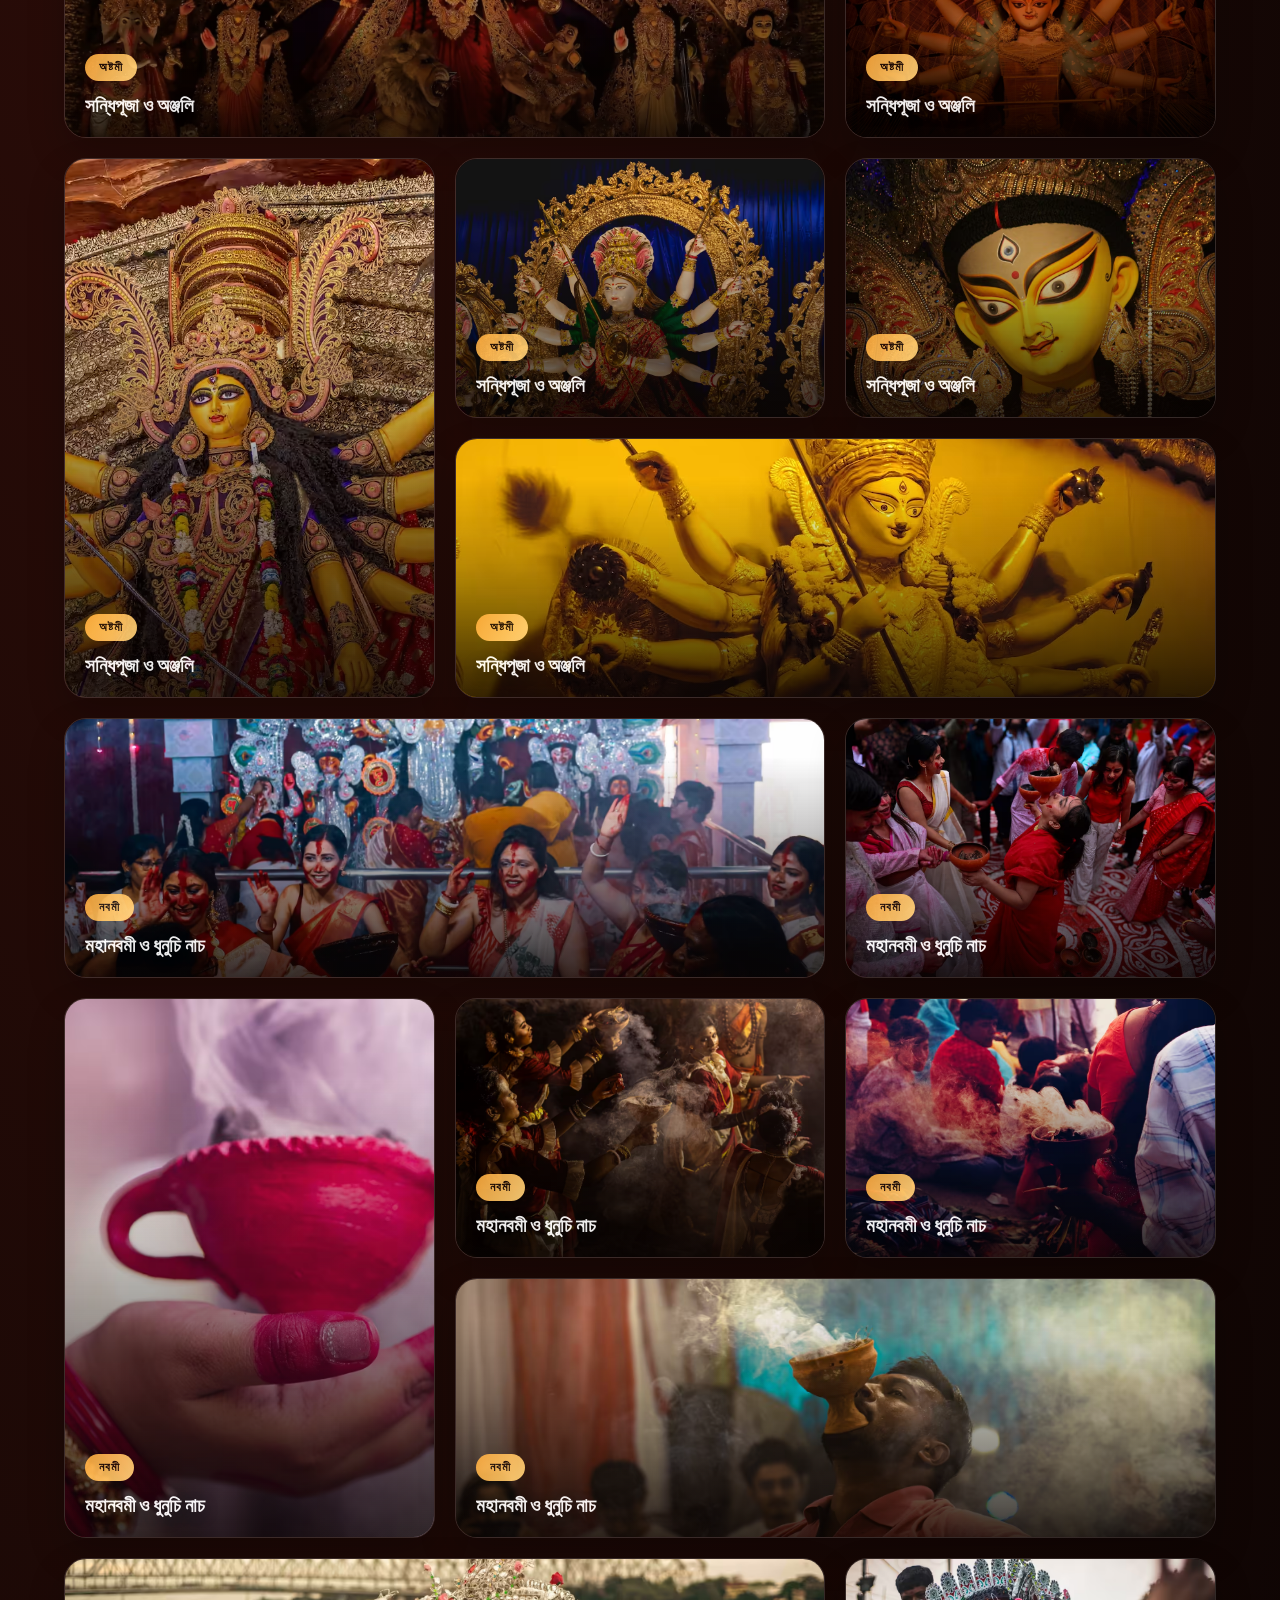
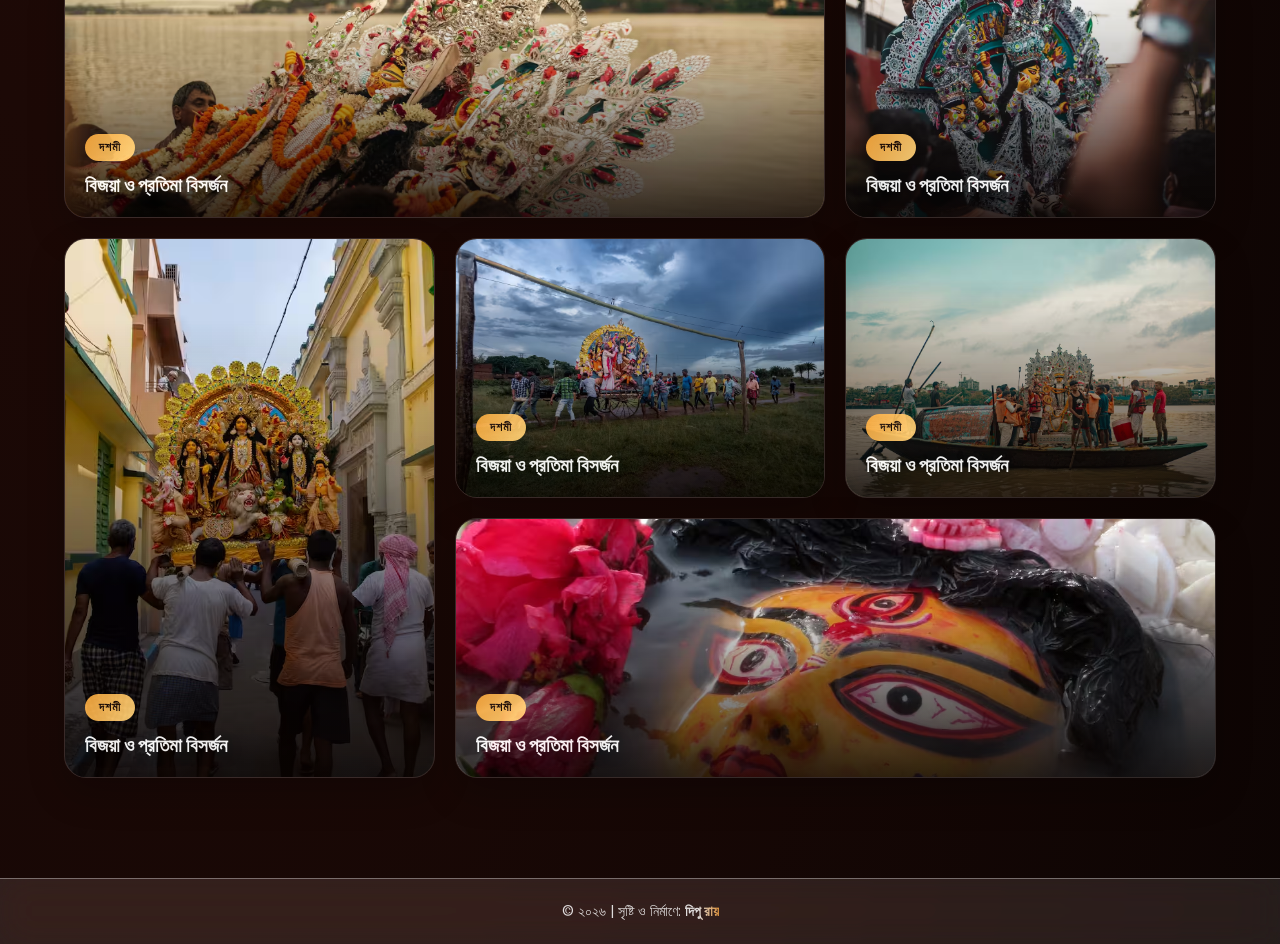
==== commit 33769814: "To add dashami images" ====
--- a/chitrashala.html
+++ b/chitrashala.html
@@ -466,6 +466,56 @@
                                 <h3>বিজয়া ও প্রতিমা বিসর্জন</h3>
                             </div>
                         </div>
+
+                        <div class="gallery-item" data-filter="dashami"
+                            data-title="দশমী — বিজয়া ও প্রতিমা বিসর্জন" data-tag="দশমী">
+                            <img src="./assets/images/chitrashala/dashami/image-1.avif" alt="দশমী" loading="lazy">
+                            <span class="gallery-zoom-icon"><i class="fa-solid fa-expand"></i></span>
+                            <div class="gallery-overlay">
+                                <span class="gallery-tag">দশমী</span>
+                                <h3>বিজয়া ও প্রতিমা বিসর্জন</h3>
+                            </div>
+                        </div>
+
+                        <div class="gallery-item tall" data-filter="dashami"
+                            data-title="দশমী — বিজয়া ও প্রতিমা বিসর্জন" data-tag="দশমী">
+                            <img src="./assets/images/chitrashala/dashami/image-2.avif" alt="দশমী" loading="lazy">
+                            <span class="gallery-zoom-icon"><i class="fa-solid fa-expand"></i></span>
+                            <div class="gallery-overlay">
+                                <span class="gallery-tag">দশমী</span>
+                                <h3>বিজয়া ও প্রতিমা বিসর্জন</h3>
+                            </div>
+                        </div>
+
+                        <div class="gallery-item" data-filter="dashami"
+                            data-title="দশমী — বিজয়া ও প্রতিমা বিসর্জন" data-tag="দশমী">
+                            <img src="./assets/images/chitrashala/dashami/image-3.avif" alt="দশমী" loading="lazy">
+                            <span class="gallery-zoom-icon"><i class="fa-solid fa-expand"></i></span>
+                            <div class="gallery-overlay">
+                                <span class="gallery-tag">দশমী</span>
+                                <h3>বিজয়া ও প্রতিমা বিসর্জন</h3>
+                            </div>
+                        </div>
+
+                        <div class="gallery-item" data-filter="dashami"
+                            data-title="দশমী — বিজয়া ও প্রতিমা বিসর্জন" data-tag="দশমী">
+                            <img src="./assets/images/chitrashala/dashami/image-4.avif" alt="দশমী" loading="lazy">
+                            <span class="gallery-zoom-icon"><i class="fa-solid fa-expand"></i></span>
+                            <div class="gallery-overlay">
+                                <span class="gallery-tag">দশমী</span>
+                                <h3>বিজয়া ও প্রতিমা বিসর্জন</h3>
+                            </div>
+                        </div>
+
+                        <div class="gallery-item wide" data-filter="dashami"
+                            data-title="দশমী — বিজয়া ও প্রতিমা বিসর্জন" data-tag="দশমী">
+                            <img src="./assets/images/chitrashala/dashami/image-5.avif" alt="দশমী" loading="lazy">
+                            <span class="gallery-zoom-icon"><i class="fa-solid fa-expand"></i></span>
+                            <div class="gallery-overlay">
+                                <span class="gallery-tag">দশমী</span>
+                                <h3>বিজয়া ও প্রতিমা বিসর্জন</h3>
+                            </div>
+                        </div>
                     </div>
                 </div>
             </section>
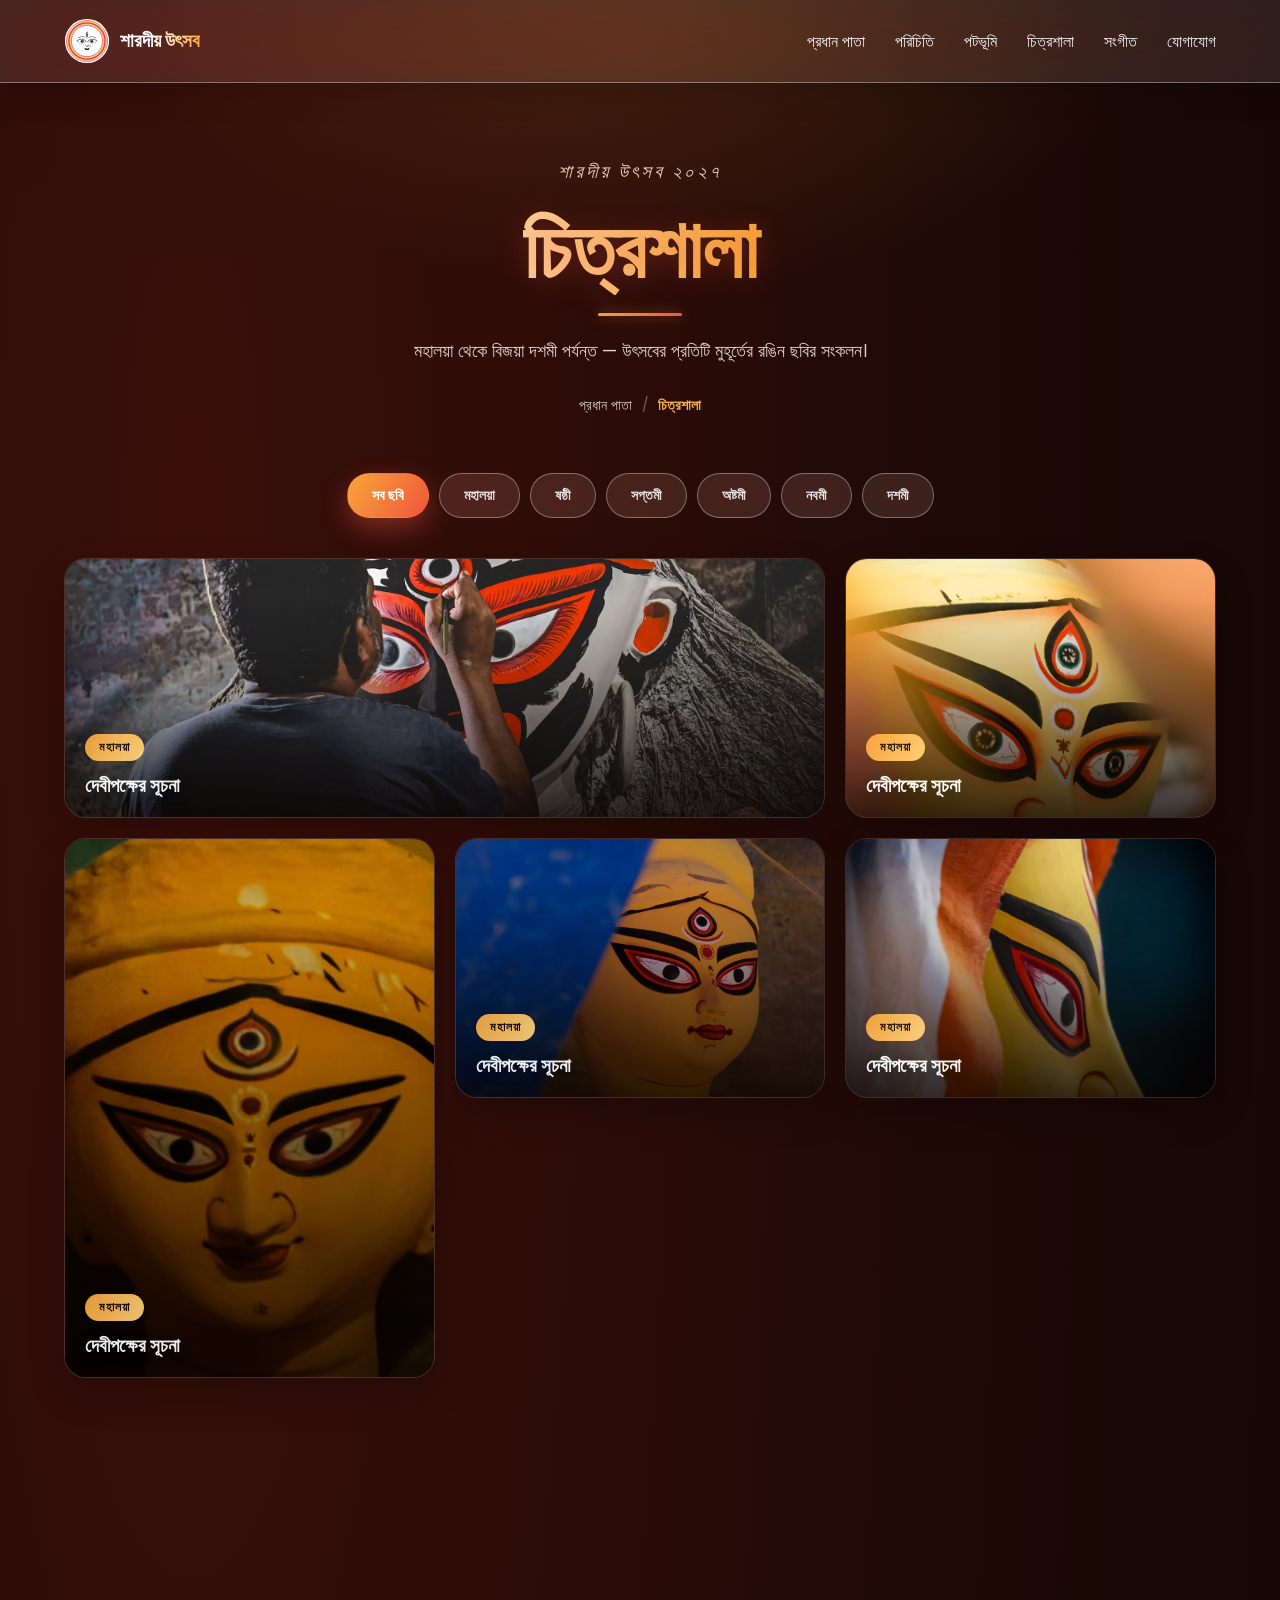
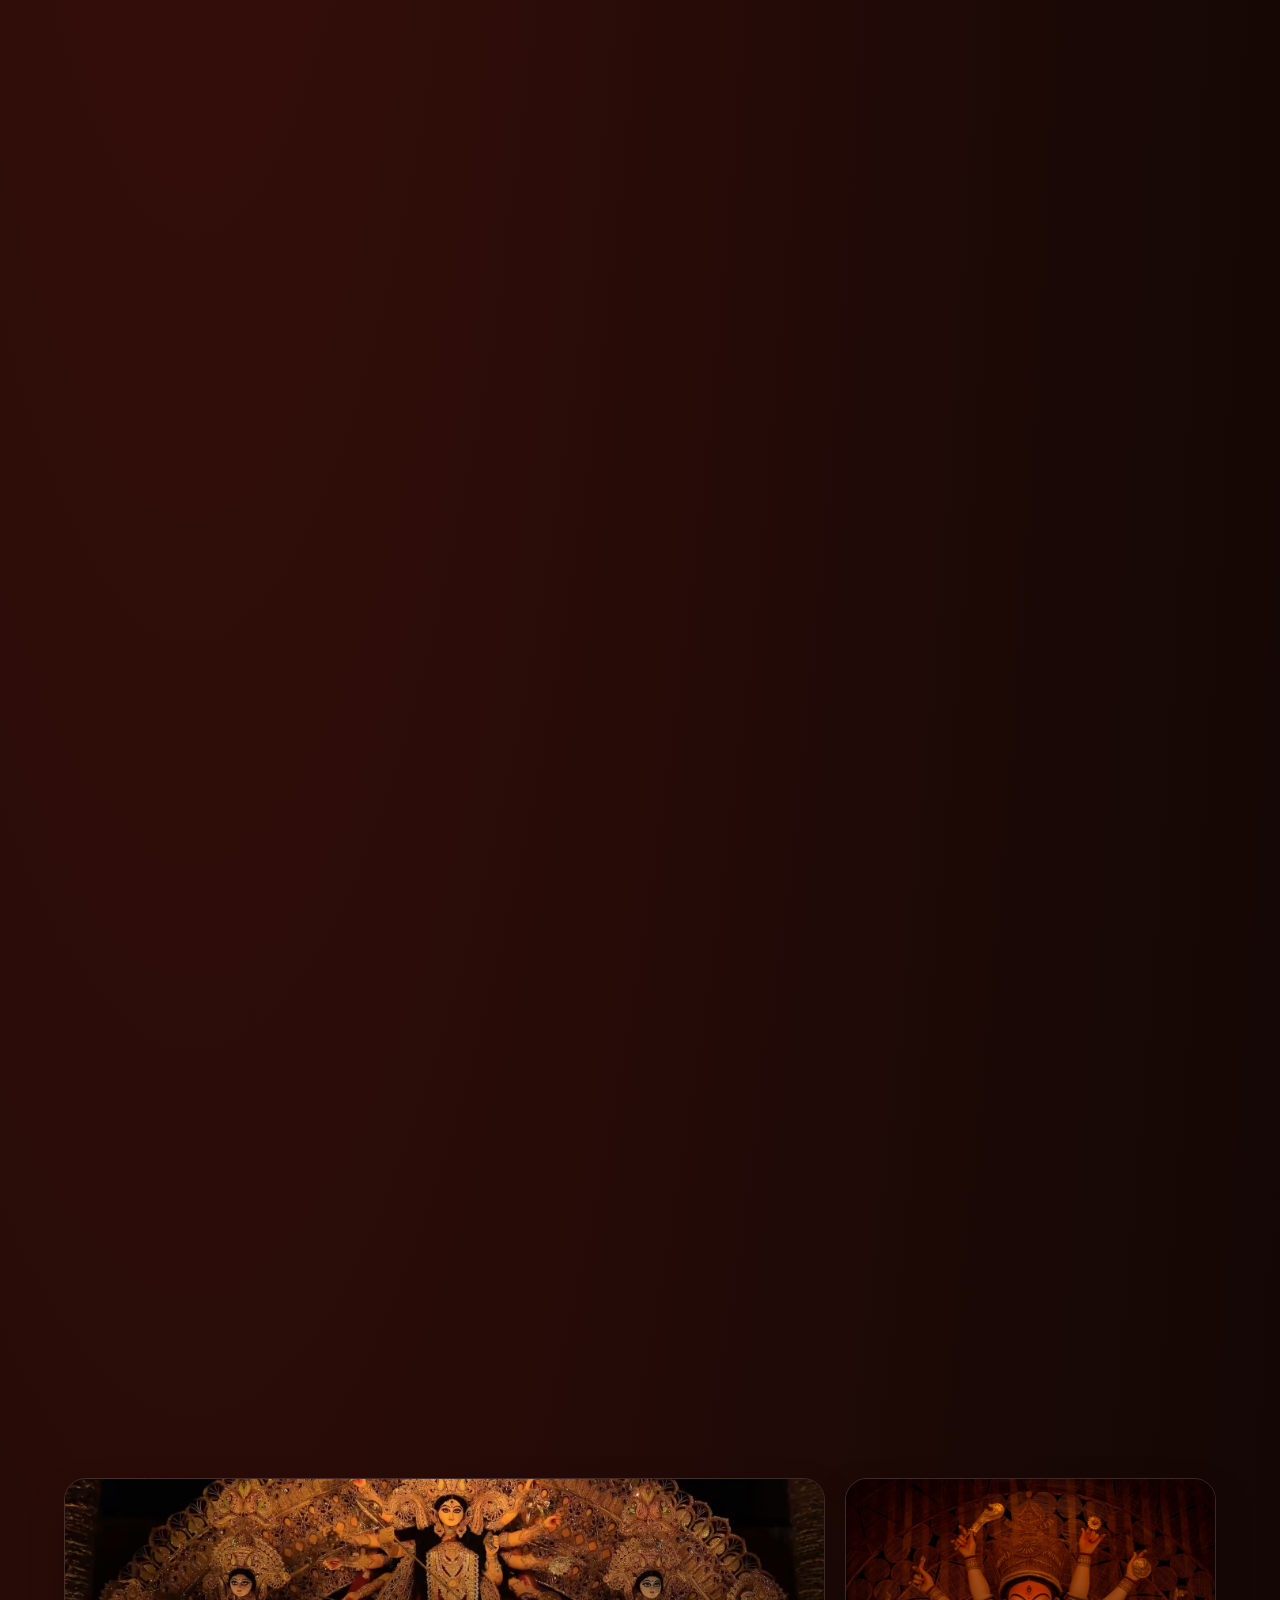
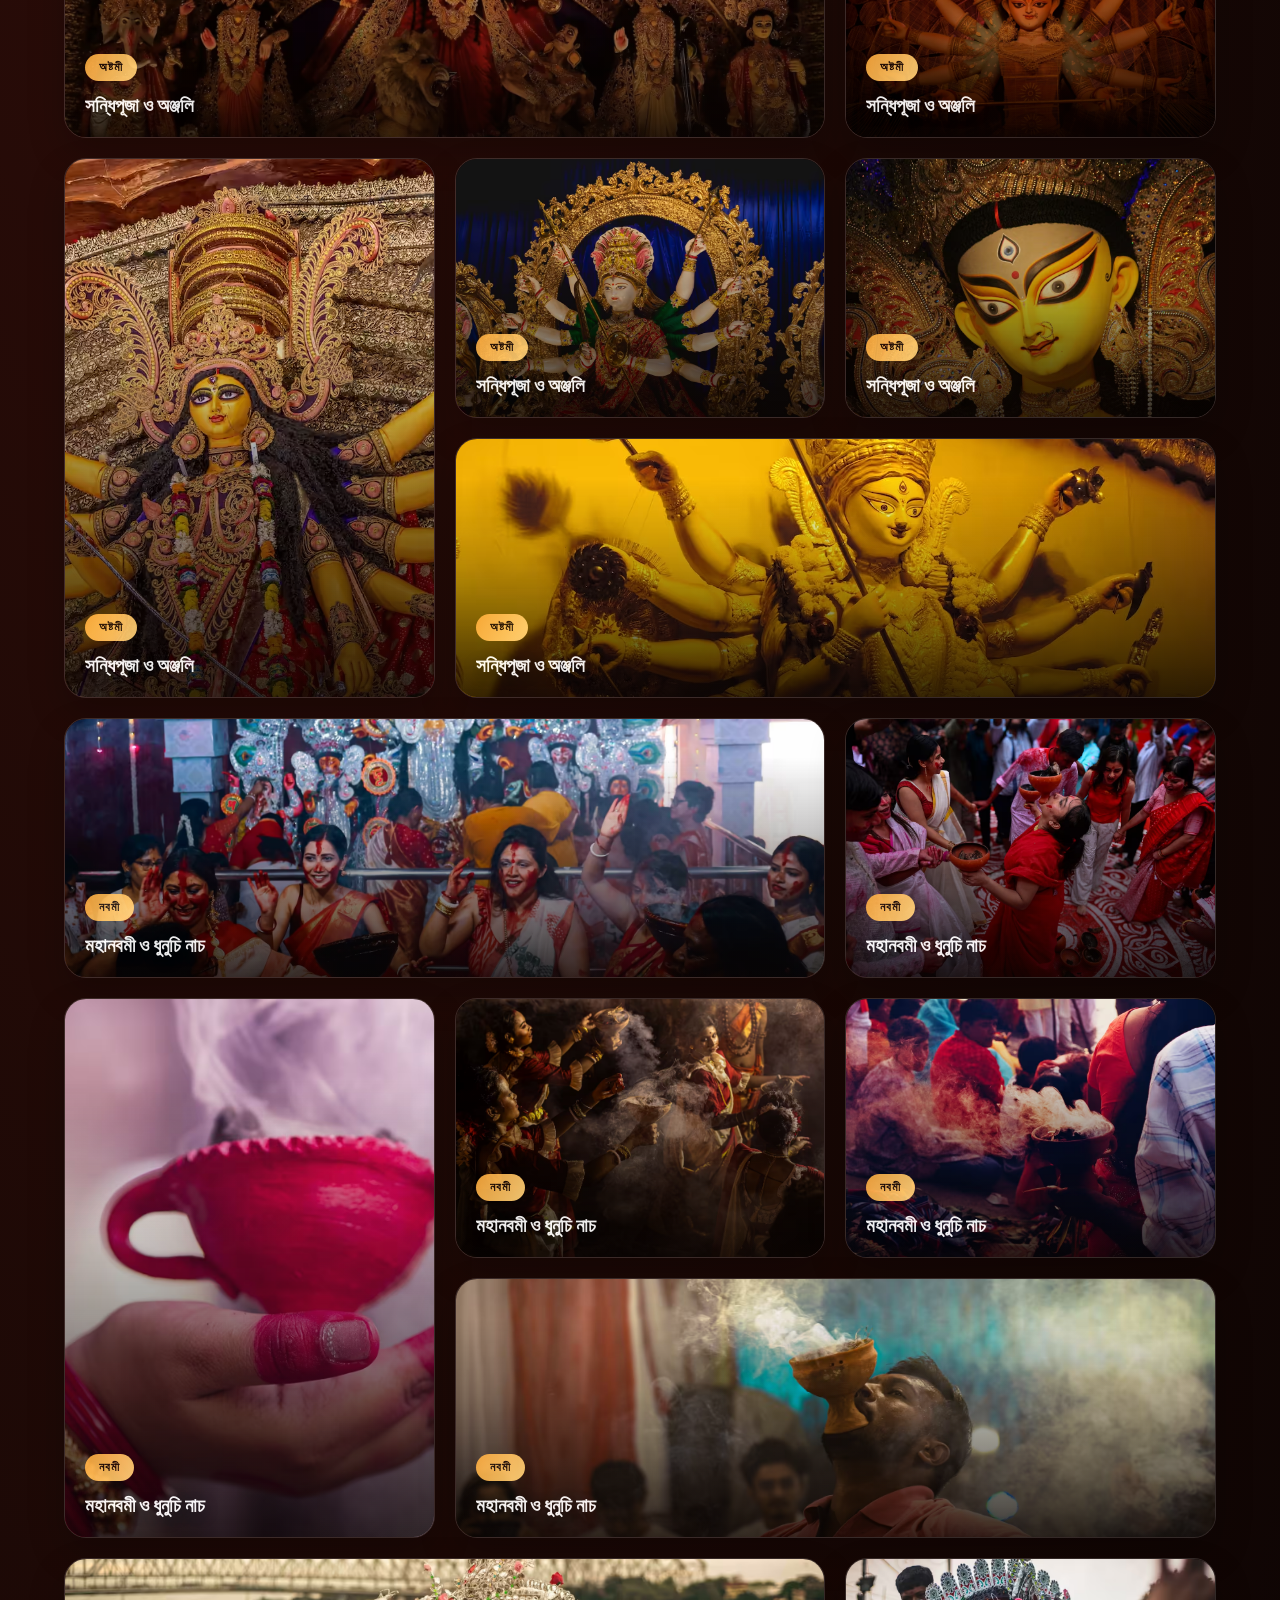
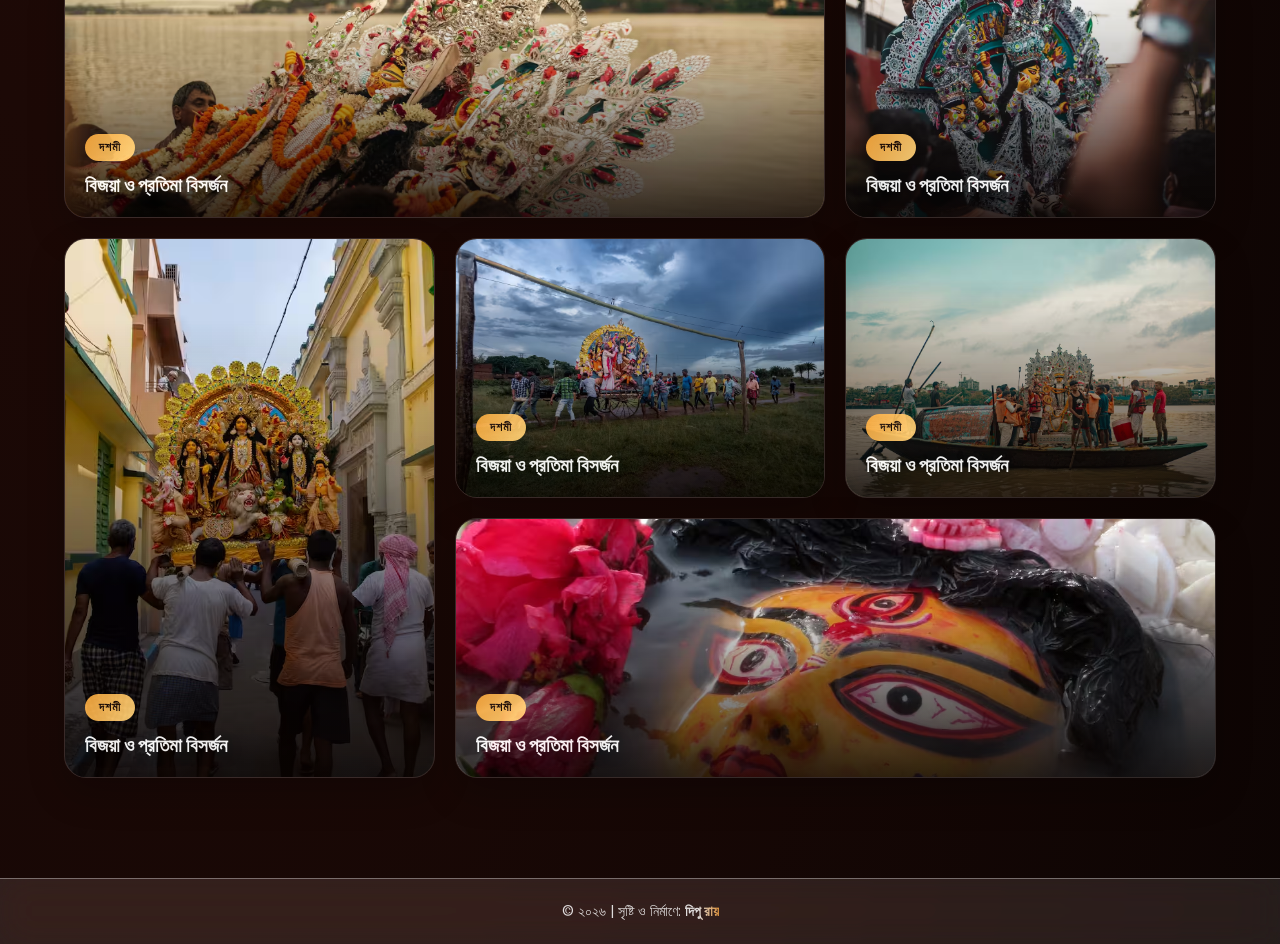
==== commit 0d932daa: "To update after durga puja of 2026" ====
--- a/chitrashala.html
+++ b/chitrashala.html
@@ -124,7 +124,7 @@
             <!-- Page Banner -->
             <section class="page-banner">
                 <div class="container page-banner-inner">
-                    <span class="page-kicker">শারদীয় উৎসব ২০২৬</span>
+                    <span class="page-kicker">শারদীয় উৎসব ২০২৭</span>
                     <h1 class="page-title">চিত্রশালা</h1>
                     <div class="page-divider"></div>
                     <p class="page-lead">
